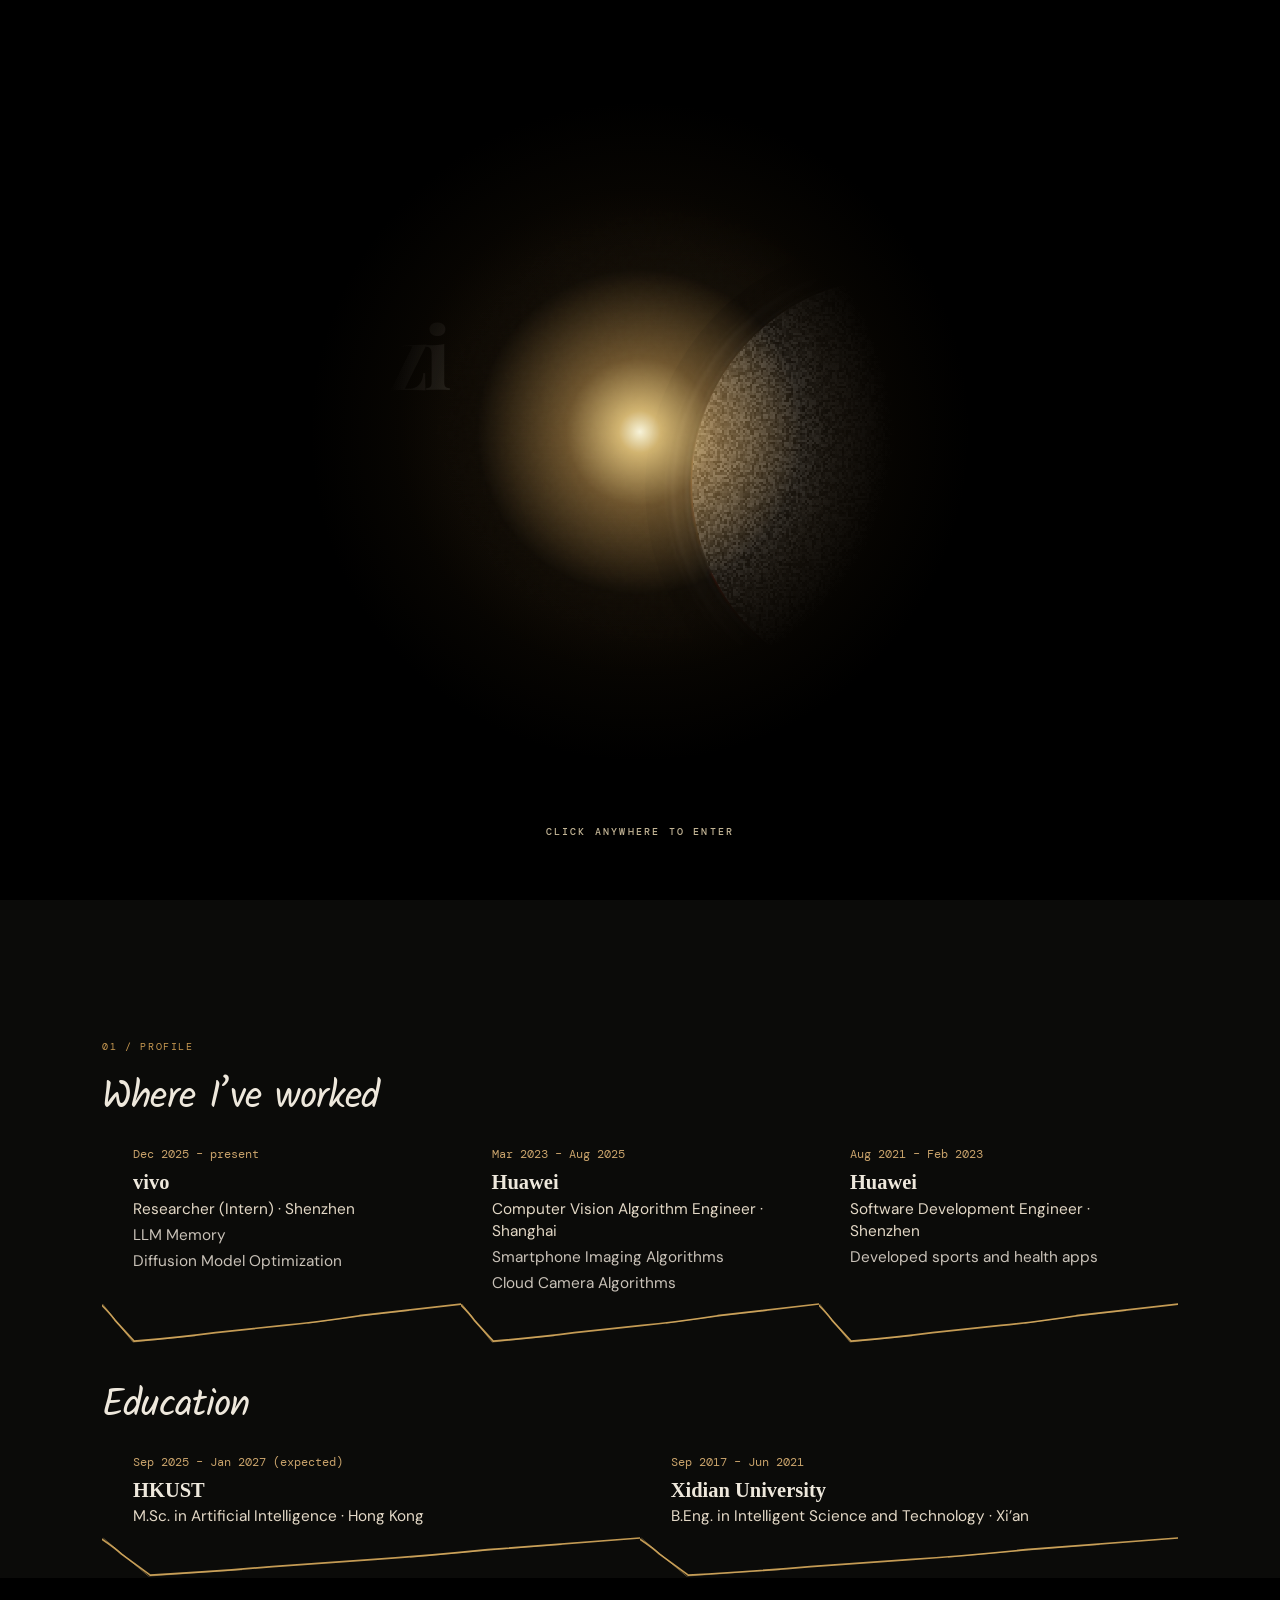
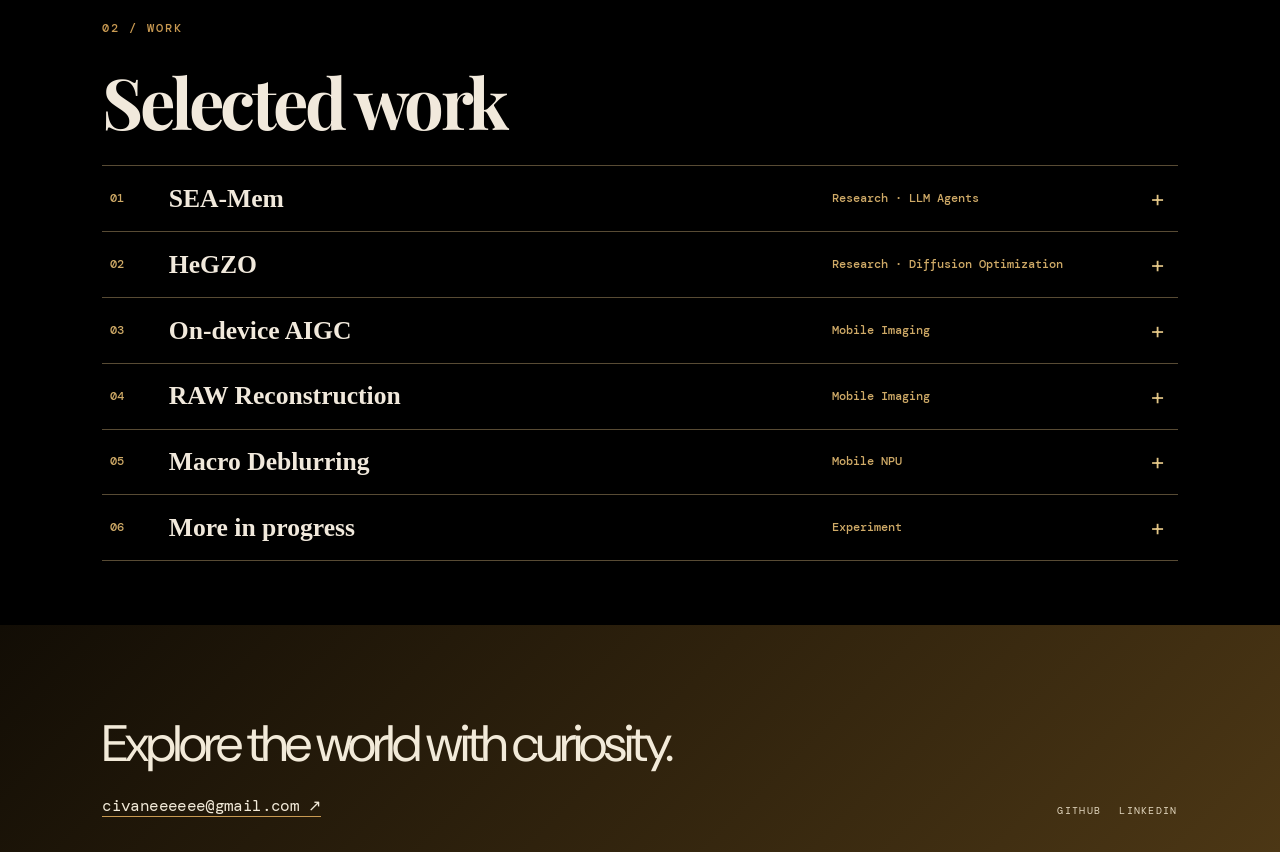
==== index.html @ 31f6915e "Enlarge the ZQ signature and use a heavier black Q" ====
<!doctype html><html lang="en"><head><meta charset="utf-8"><meta name="viewport" content="width=device-width,initial-scale=1"><link rel="preload" as="image" type="image/webp" imagesrcset="assets/portrait-480.webp 480w, assets/portrait-800.webp 800w, assets/portrait-1254.webp 1254w" imagesizes="(max-width: 620px) min(80vw, 40svh, 350px, calc(100vw - 85px)), min(48vw, 77svh, 690px)" fetchpriority="high"><title>Zhangxizi QIU — AI Engineer</title><meta name="description" content="Interactive 3D portfolio of Zhangxizi QIU."><link rel="preconnect" href="https://fonts.googleapis.com"><link rel="preconnect" href="https://fonts.gstatic.com" crossorigin><link href="https://fonts.googleapis.com/css2?family=DM+Mono:wght@400;500&family=DM+Sans:wght@400;500;600;700&family=Kalam:wght@400;700&family=Ma+Shan+Zheng&family=Playfair+Display:ital,wght@0,600;0,700;1,600;1,700&display=swap" rel="stylesheet" media="print" onload="this.media='all'"><noscript><link href="https://fonts.googleapis.com/css2?family=DM+Mono:wght@400;500&family=DM+Sans:wght@400;500;600;700&family=Kalam:wght@400;700&family=Ma+Shan+Zheng&family=Playfair+Display:ital,wght@0,600;0,700;1,600;1,700&display=swap" rel="stylesheet"></noscript><style>
:root{--ink:#171817;--cream:#f7f0e5;--lime:#c8f13f;--peach:#ffd7b3;--muted:#a9aaa6}*{box-sizing:border-box}html{scroll-behavior:smooth}body{margin:0;background:var(--ink);color:var(--cream);font-family:"DM Sans",Arial,sans-serif}a{color:inherit;text-decoration:none}button{font:inherit}.hero{height:100svh;min-height:700px;position:relative;overflow:hidden;background:radial-gradient(circle at 54% 43%,#34342e 0,#1c1c1a 37%,#111 77%)}.grain{position:absolute;inset:0;pointer-events:none;opacity:.17;background-image:url("data:image/svg+xml,%3Csvg viewBox='0 0 200 200' xmlns='http://www.w3.org/2000/svg'%3E%3Cfilter id='n'%3E%3CfeTurbulence type='fractalNoise' baseFrequency='.8' numOctaves='4' stitchTiles='stitch'/%3E%3C/filter%3E%3Crect width='100%25' height='100%25' filter='url(%23n)' opacity='.6'/%3E%3C/svg%3E")}.topbar{position:absolute;z-index:4;top:0;left:0;width:100%;padding:28px 3.5vw;display:flex;align-items:center;justify-content:space-between;border-bottom:1px solid rgba(247,240,229,.14)}.wordmark{font-family:"Playfair Display";font-size:26px;letter-spacing:-2px}.wordmark span{color:var(--lime);font-size:21px}.topbar nav{position:absolute;left:50%;transform:translateX(-50%);display:flex;gap:28px;font-family:"DM Mono";font-size:10px;letter-spacing:.12em;color:#d5d4ce}.topbar nav a:hover{color:var(--lime)}.hero-copy{position:absolute;z-index:3;top:50%;left:8.6vw;transform:translateY(-42%);max-width:480px}.eyebrow,.section-kicker{font-family:"DM Mono";font-size:10px;letter-spacing:.16em;color:var(--lime);margin:0 0 22px}.eyebrow span{height:8px;width:8px;background:var(--peach);border-radius:50%;display:inline-block;margin-right:8px}.hero h1{font-size:clamp(58px,7vw,118px);line-height:.82;letter-spacing:-.08em;margin:0;font-weight:700}.hero h1 em{font-family:"Playfair Display";font-weight:600;color:var(--peach);letter-spacing:-.09em}.intro{color:#cecdc6;line-height:1.55;font-size:15px;max-width:380px;margin:28px 0}.cta{display:inline-flex;gap:33px;align-items:center;border-bottom:1px solid var(--lime);padding:12px 0;font-family:"DM Mono";font-size:11px;letter-spacing:.08em}.cta b{font-size:21px;color:var(--lime)}#scene{position:absolute;left:39%;top:6%;height:95%;width:52%;z-index:1}.scene-note{position:absolute;z-index:3;bottom:42px;left:50%;transform:translateX(-50%);font-family:"DM Mono";font-size:9px;letter-spacing:.14em;color:#bdbdb7;display:flex;gap:8px;align-items:center}.dot{width:7px;height:7px;border:1px solid var(--lime);border-radius:50%;display:block;animation:pulse 1.5s infinite}.corner{position:absolute;bottom:33px;z-index:2;font-family:"DM Mono";font-size:9px;line-height:1.8;letter-spacing:.16em;color:#a5a49e}.corner-left{left:3.5vw}.corner-right{right:3.5vw;text-align:right}.scroll-indicator{position:absolute;z-index:2;right:3.5vw;top:50%;font:9px "DM Mono";letter-spacing:.16em;writing-mode:vertical-rl;color:#c8c7c1}.scroll-indicator i{height:42px;border-left:1px solid var(--lime);margin:11px auto 0;display:block}.manifesto,.journey,.work{padding:140px 8vw}.manifesto{background:var(--cream);color:var(--ink)}.manifesto .section-kicker{color:#5d6b18}.manifesto-grid{display:grid;grid-template-columns:1fr 220px;gap:8vw;align-items:end}.manifesto h2{font-size:clamp(35px,4.9vw,76px);letter-spacing:-.06em;line-height:1.05;margin:0;max-width:1030px}.stamp{width:190px;position:relative;justify-self:end;transform:rotate(7deg);border:2px solid var(--ink);padding:12px;background:var(--peach);font:10px "DM Mono";letter-spacing:.12em}.stamp img{display:block;width:100%;aspect-ratio:1;object-fit:contain}.stamp span{display:block;margin:6px 0 0}.journey{background:#20211f}.section-heading{display:flex;justify-content:space-between;align-items:baseline;margin-bottom:50px}.section-heading>p:last-child{color:var(--muted);font-size:14px;margin:0}.timeline{display:grid;grid-template-columns:repeat(3,1fr);border-top:1px solid #555650}.timeline-card{padding:28px 30px 18px 0;position:relative;min-height:285px;border-right:1px solid #555650}.timeline-card:not(:first-child){padding-left:28px}.timeline-card:last-child{border:0}.index{font:10px "DM Mono";color:var(--lime)}.year{font:11px "DM Mono";color:var(--peach);margin:48px 0 12px}.timeline-card h3{font-size:31px;margin:0 0 7px;letter-spacing:-.04em}.timeline-card h4{font-size:13px;font-weight:500;color:#d2d1cb;margin:0 0 21px}.timeline-card p:last-child{font-size:13px;line-height:1.55;color:#9e9f99;max-width:300px}.work{background:#111210}.work .section-heading h2{font-size:clamp(42px,6vw,88px);letter-spacing:-.065em;margin:0}.project-grid{display:grid;grid-template-columns:repeat(3,1fr);gap:17px}.project{border:0;background:#242522;color:var(--cream);padding:0;text-align:left;cursor:pointer;position:relative;min-height:365px;overflow:hidden}.project img{width:100%;height:100%;position:absolute;inset:0;object-fit:cover;opacity:.73;transition:transform .6s ease,opacity .4s}.project:after{content:"";position:absolute;inset:0;background:linear-gradient(180deg,transparent 28%,rgba(0,0,0,.86) 100%)}.project:hover img{transform:scale(1.055);opacity:.95}.project>div{position:absolute;z-index:1;bottom:22px;left:22px;right:22px}.project p{font:10px "DM Mono";letter-spacing:.1em;color:var(--lime);margin:0 0 9px}.project h3{font-size:26px;letter-spacing:-.05em;margin:0}.project div span{font:10px "DM Mono";float:right;margin-top:-18px}.project-number{position:absolute;z-index:1;right:16px;top:15px;font:10px "DM Mono";color:var(--cream)}footer{padding:85px 8vw 35px;background:var(--lime);color:#151613;display:grid;grid-template-columns:1fr auto;gap:18px;align-items:end}footer p{font-size:clamp(28px,4vw,54px);letter-spacing:-.06em;margin:0;grid-column:1/-1;max-width:670px}footer>a{font:16px "DM Mono";letter-spacing:-.04em;border-bottom:1px solid #151613;justify-self:start}footer div{display:flex;gap:18px;font:10px "DM Mono";letter-spacing:.13em}.modal-backdrop{position:fixed;z-index:12;inset:0;background:rgba(0,0,0,.75);display:grid;place-items:center;padding:24px}.project-modal{position:relative;width:min(850px,100%);background:#f4efe5;color:var(--ink);padding:24px;box-shadow:0 32px 100px #000}.project-modal button{position:absolute;right:9px;top:2px;border:0;background:none;font-size:32px;cursor:pointer}.project-modal img{height:260px;width:100%;object-fit:cover;display:block}.project-modal>p:not(.modal-description){font:10px "DM Mono";color:#6a751c;letter-spacing:.13em;margin:20px 0 5px}.project-modal h2{font-size:40px;letter-spacing:-.06em;margin:0}.modal-description{max-width:650px;line-height:1.55;color:#4f504b}@keyframes pulse{50%{transform:scale(1.8);opacity:.2}}@media(max-width:800px){.topbar nav{display:none}.hero-copy{left:8vw;top:28%;transform:none}#scene{left:0;top:34%;width:100%;height:63%}.corner-right,.scroll-indicator{display:none}.scene-note{left:auto;right:8vw;transform:none;bottom:27px}.manifesto,.journey,.work{padding:90px 7vw}.manifesto-grid{grid-template-columns:1fr}.stamp{justify-self:start}.section-heading{display:block}.section-heading>p:last-child{margin-top:15px}.timeline,.project-grid{grid-template-columns:1fr}.timeline-card{border-right:0;border-bottom:1px solid #555650;padding:28px 0!important;min-height:0}.project{min-height:340px}footer{display:block;padding:65px 7vw 28px}footer>a{display:inline-block;margin:35px 0}footer div{justify-content:space-between}}
</style><style>
/* Editorial right-side portrait framing: complete silhouette, room for the headline. */
:root{--lime:#d5a85e}
#scene{left:47%;top:0;height:100%;width:50%;transform:none}
#scene canvas{transform:translateY(-5%) scale(.82);transform-origin:57% 49%}
@media(max-width:800px){#scene{left:0;top:20%;height:82%;width:100%}#scene canvas{transform:none}}
</style><style>
/* Final hero presentation: pure black stage, warm archive-gold accent, full right-side bust. */
:root{--lime:#c99a52!important}
.hero{background:#000!important}.grain{display:none!important}.wordmark span,.eyebrow,.section-kicker,.project p{color:#c99a52!important}.cta{border-color:#c99a52!important}.cta b,.dot{color:#c99a52!important;border-color:#c99a52!important}.scroll-indicator i{border-color:#c99a52!important}
#scene{display:none!important}#framed-scene{position:absolute;z-index:1;right:3%;bottom:0;width:47%;height:94%;pointer-events:auto}#framed-scene canvas{display:block;width:100%;height:100%}
@media(max-width:800px){#framed-scene{right:0;width:100%;height:67%;bottom:0}.hero{min-height:760px}}
</style><style>
/* Portrait v2: a closer, neutral-lit presentation for the hero. */
#framed-scene{display:none!important}
#framed-scene-v2{position:absolute;z-index:1;right:1.5%;bottom:0;width:53%;height:98%;pointer-events:auto;opacity:0;transform:translate3d(24px,14px,0) scale(.975);transition:opacity .7s ease,transform 1.1s cubic-bezier(.2,.75,.2,1)}
#framed-scene-v2.is-ready{opacity:1;transform:translate3d(0,0,0) scale(1)}
#framed-scene-v2 canvas{display:block;width:100%;height:100%}
.topbar,.hero-copy,.scene-note,.corner,.scroll-indicator{position:relative;z-index:5}
.hero:before{content:"";position:absolute;z-index:0;right:8%;top:16%;width:min(50vw,680px);height:min(50vw,680px);border-radius:50%;background:radial-gradient(circle,rgba(201,154,82,.10),rgba(201,154,82,0) 68%);filter:blur(7px);animation:heroHalo 9s ease-in-out infinite alternate;pointer-events:none}
.topbar{animation:heroReveal .65s .08s both}.hero-copy>*{animation:heroRise .75s cubic-bezier(.18,.75,.25,1) both}.hero-copy .eyebrow{animation-delay:.15s}.hero-copy h1{animation-delay:.25s}.hero-copy .intro{animation-delay:.36s}.hero-copy .hero-location{animation-delay:.45s}.hero-copy .hero-contact{animation-delay:.53s}.hero-copy .cta{animation-delay:.62s}.corner-right,.scroll-indicator{animation:heroReveal .7s .65s both}
@keyframes heroReveal{from{opacity:0}to{opacity:1}}@keyframes heroRise{from{opacity:0;transform:translateY(18px)}to{opacity:1;transform:translateY(0)}}@keyframes heroHalo{from{transform:translate3d(0,-8px,0) scale(.96);opacity:.6}to{transform:translate3d(-20px,11px,0) scale(1.05);opacity:1}}
.portrait-loading{position:absolute;z-index:0;right:20%;top:53%;font:500 .62rem ui-monospace,SFMono-Regular,Menlo,monospace;letter-spacing:.16em;color:rgba(201,154,82,.72);transition:opacity .35s ease}.portrait-loading:before{content:"";display:inline-block;width:6px;height:6px;border:1px solid currentColor;border-radius:50%;margin-right:8px;animation:pulse 1.5s infinite}.portrait-loading.is-hidden{opacity:0}
.topbar nav a{position:relative;z-index:6;pointer-events:auto}
.hero-contact{display:flex;flex-wrap:wrap;gap:10px 18px;margin:22px 0 26px;font:500 .66rem ui-monospace,SFMono-Regular,Menlo,monospace;letter-spacing:.09em}.hero-contact a{color:#cfcac2;text-decoration:none;border-bottom:1px solid #55514a;padding-bottom:5px}.hero-contact a:hover{color:#c99a52;border-color:#c99a52}
.hero-location{display:flex;align-items:center;gap:9px;margin:-7px 0 21px;color:#bdb8b1;font:500 .68rem ui-monospace,SFMono-Regular,Menlo,monospace;letter-spacing:.13em}.location-pin{position:relative;width:12px;height:12px;border:1.5px solid #c99a52;border-radius:50% 50% 50% 0;transform:rotate(-45deg)}.location-pin:after{content:"";position:absolute;top:3px;left:3px;width:3px;height:3px;border-radius:50%;background:#c99a52}
.work-photography-link{display:inline-flex;margin-top:22px;color:#c99a52;border-bottom:1px solid #c99a52;padding:0 0 8px;text-decoration:none;font:600 .73rem ui-monospace,SFMono-Regular,Menlo,monospace;letter-spacing:.1em}
.work-photography-link:hover{color:#f4efe5;border-color:#f4efe5}
.work{padding:0!important;background:#111210!important}.work-entry{display:flex;align-items:center;justify-content:space-between;gap:4vw;min-height:58vh;padding:7vw 11vw;color:#f4efe5;text-decoration:none;border-bottom:1px solid #c99a52;background:#111210;transition:background .3s ease}.work-entry:hover{background:#191816}.work-entry .entry-label{color:#c99a52;font:600 .78rem ui-monospace,SFMono-Regular,Menlo,monospace;letter-spacing:.16em;white-space:nowrap}.work-entry h2{margin:0;font:750 clamp(3.8rem,9vw,9rem)/.9 Arial,sans-serif;letter-spacing:-.075em;text-align:right}.work-entry .entry-arrow{color:#c99a52;font:400 2rem Georgia,serif}.work-entry.photo-entry{background:#151411}.work-entry.photo-entry:hover{background:#1c1913}@media(max-width:700px){.work-entry{min-height:38vh;padding:14vw 8vw;align-items:flex-start;flex-direction:column}.work-entry h2{text-align:left;font-size:clamp(3.4rem,15vw,6rem)}.work-entry .entry-arrow{display:none}}
#project-grid[hidden]{display:none!important}
@media(max-width:800px){#framed-scene-v2{right:0;width:100%;height:70%;bottom:0}.portrait-loading{right:8%;top:67%}}
@media(prefers-reduced-motion:reduce){.hero:before,.topbar,.hero-copy>*,.corner-right,.scroll-indicator,.portrait-loading:before{animation:none!important}#framed-scene-v2{transition:none}}
</style>
<style>


:root { --profile-handwriting: "Bradley Hand","Segoe Print",Kalam,"Kaiti SC",KaiTi,"Ma Shan Zheng",cursive; }
.hero-copy .intro { font-family:var(--profile-handwriting); font-size:clamp(17px,1.3vw,20px); line-height:1.4; text-wrap:balance; }
#profile.manifesto { padding-bottom:0; overflow:clip; }
#profile.manifesto::after { content:none; }
#work > .work-entry:first-child {
  min-height:0;
  padding-top:clamp(12px, 1.5vw, 24px);
  padding-bottom:clamp(36px, 5vw, 80px);
  transform:none;
}
.note-pages { min-width:0; scroll-margin-top:2rem; }
.note-pages section + section { margin-top:clamp(1.4rem,3vw,2.7rem); }
.note-pages h2 { font:normal clamp(28px,3vw,41px)/1.18 var(--profile-handwriting); letter-spacing:-.025em; }
.note-list { display:grid; grid-auto-flow:column; grid-auto-columns:minmax(0,1fr); list-style:none; padding:0; margin:14px 0 0; }
.note-list li { position:relative; padding:8px clamp(15px,2.4vw,38px) 50px; }
.note-list li::after {
  content:""; position:absolute; pointer-events:none; inset:auto 0 0; height:43px;
  background:url("assets/profile-notches.svg") center / 100% 100% no-repeat;
}
.note-date { color:#c9a36b; font:12px/1.5 "DM Mono",monospace; }
.note-list h3 { margin:.4rem 0 .15rem; font:600 clamp(19px,1.6vw,24px)/1.18 Georgia,"Kaiti SC",serif; }
.note-list p { margin:.24rem 0 0; font:.96rem/1.45 "DM Sans",Arial,sans-serif; }
.note-role { color:#e3d8c6; } .note-body { color:#c9c2b8; }
@media(max-width:760px) {
  .note-list { grid-auto-flow:row; grid-auto-columns:1fr; margin-top:8px; }
  .note-list li { padding:.65rem 0 .8rem 30px; }
  .note-list li::after { inset:0 auto 0 0; width:21px; height:auto; background-image:url("assets/profile-notches-vertical.svg"); }
}
</style>
<style>
#static-hero-portrait .portrait-signal { position:absolute; inset:12.9% 14.3% 14.6%; width:71.4%; height:72.5%; border-radius:50%; image-rendering:pixelated; pointer-events:none; }
@media(prefers-reduced-motion:reduce) { .portrait-signal { display:none; } }
</style>
<script defer src="assets/portrait-signal.js?v=hanging-call"></script>
<link rel="stylesheet" href="assets/selected-work.css?v=mobile-imaging"><script defer src="assets/selected-work.js?v=sea-mem"></script>

<style>
.hero #static-hero-portrait { pointer-events:auto; cursor:pointer }
#static-hero-portrait:focus-visible::after { content:"";position:absolute;inset:8%;border-radius:50%;border:3px solid #edcf91 }
@media(max-width:800px){ .hero-copy {pointer-events:none} .hero-copy a,.hero-copy button {pointer-events:auto} }
.dream-screen{position:fixed;inset:0;width:100%;height:100%;max-width:none;max-height:none;margin:0;border:0;padding:0;background:#000;color:#eee}
.dream-screen::backdrop{background:#000}
.dream-screen iframe{display:block;width:100%;height:100%;border:0;background:#000;color-scheme:dark}
#door-blackout {position:fixed;inset:0;z-index:2147483600;pointer-events:none;background:#000;opacity:0;visibility:hidden}
#door-blackout.leaving {visibility:visible;pointer-events:auto;opacity:1;transition:opacity .42s ease-in}
#door-answer {
  --receiver-width:clamp(76px,6.5vw,98px);
  --receiver-height:calc(2.25 * var(--receiver-width));
  position:absolute;top:0;right:3.5vw;z-index:8;width:var(--receiver-width);
  height:calc(50% + 87px + var(--receiver-height) / 2);padding:0;border:0;
  background:transparent;transform-origin:50% 0;pointer-events:none;animation:receiverDrop 1.15s both
}
#door-answer .cord {position:absolute;top:-3px;left:40%;width:20%;height:calc(100% - var(--receiver-height) + 4px);overflow:visible}
#door-answer .receiver {position:absolute;bottom:0;left:0;width:100%;height:auto;cursor:pointer;pointer-events:auto}
#door-answer:focus-visible {outline:none}
#door-answer:focus-visible .receiver g[stroke] {stroke:#fff1ce}
@keyframes receiverDrop {
  0% {transform:translateY(-104%) rotate(-6deg)}
  52% {transform:translateY(0) rotate(4deg)}
  73% {transform:translateY(-4%) rotate(-2.3deg)}
  89% {transform:translateY(0) rotate(1deg)}
  100% {transform:none}
}
@media(max-width:800px){#door-answer{--receiver-width:64px;height:calc(50% + var(--receiver-height) / 2)}}
@media(prefers-reduced-motion:reduce){#door-answer{animation:none}}
#door-answer[hidden],body:not(.is-revealed) #door-answer {display:none}
.hero #static-hero-portrait[aria-disabled="true"] {cursor:default}
#static-hero-portrait .portrait-signal {display:block;opacity:.99;transition:opacity 1.65s ease-in-out}
#static-hero-portrait .portrait-signal.answered {opacity:0}
@media(prefers-reduced-motion:reduce){#door-blackout.leaving,#static-hero-portrait .portrait-signal{transition:none}}
</style>
</head><body><main>
<div id="door-blackout" aria-hidden="true"></div><section class="hero" id="home"><div class="grain"></div><header class="topbar"><div class="topbar-inner"><a class="wordmark" href="#home" aria-label="Zhangxizi Qiu — Home"><img src="assets/zq-wordmark.svg?v=bold-black-q" width="78" height="36" alt="ZQ" style="display:block"></a><nav aria-label="Main navigation"><a href="#profile">Experience</a><a href="#work">Selected Work</a></nav></div></header><div class="hero-layout"><div class="hero-copy"><p class="eyebrow"><span></span><b>HELLO, I’M</b></p><h1>Zhangxizi <br><em>QIU</em></h1><p class="intro"><span>AI Engineer · World Explorer</span> <span>Life Lover · Vibe Coding Aficionado</span></p><div class="hero-location"><span class="location-pin" aria-hidden="true"></span><span>SHENZHEN / HONG KONG</span></div><div class="hero-contact" aria-label="Contact links"><a href="mailto:civaneeeeee@gmail.com">E-MAIL ↗</a><a href="https://github.com/civane" target="_blank" rel="noreferrer">GITHUB ↗</a><a href="https://www.linkedin.com/in/%E8%A5%BF%E5%AD%90-%E9%82%B1%E5%BC%A0-b48540321/" target="_blank" rel="noreferrer">LINKEDIN ↗</a></div><a class="cta" href="#journey"><span>Start exploring</span><b>↓</b></a></div><div id="scene"></div><a id="static-hero-portrait" href="dream-drift.html?entry=portrait" aria-label="Enter My World Model — Dream Drift"><img src="assets/portrait-800.webp" srcset="assets/portrait-480.webp 480w, assets/portrait-800.webp 800w, assets/portrait-1254.webp 1254w" sizes="(max-width: 620px) min(80vw, 40svh, 350px, calc(100vw - 85px)), min(48vw, 77svh, 690px)" width="1254" height="1254" fetchpriority="high" alt="Zhangxizi QIU with playful companions"/></a></div><button type="button" id="door-answer" aria-label="Answer the call" title="Answer the call" hidden>
<svg class="cord" viewBox="0 0 24 174" preserveAspectRatio="none" aria-hidden="true">
 <path fill="none" stroke="#d6b77e" stroke-width="2.5" vector-effect="non-scaling-stroke" stroke-linecap="round" d="M12 -4 Q10 1 12 4 C25 7 21 16 11 15 C2 14 3 8 11 10 C23 13 23 28 11 28 C0 27 3 20 12 23 C26 27 22 42 11 42 C0 41 3 34 12 37 C26 41 22 56 11 55 C1 54 3 47 12 50 C26 54 21 69 11 69 C2 68 3 61 12 64 C25 68 22 83 12 83 C2 82 4 75 12 78 C25 83 22 98 11 97 C1 96 4 89 12 92 C25 96 22 112 11 112 C1 111 4 103 12 107 C25 112 21 126 12 126 C2 125 4 119 12 121 C25 126 22 140 12 140 C3 139 4 133 12 135 Q23 142 15 153 Q9 162 12 174"/>
</svg>
<svg class="receiver" viewBox="0 0 100 225" aria-hidden="true" focusable="false">
 <g transform="translate(100 0) scale(-1 1)">
 <g stroke="#e5c78a" fill="#181713" stroke-width="2.35" stroke-linecap="round" stroke-linejoin="round">
  <path d="M50 0q-1 7-4 12m-4 0 8 2-1 5-9-2z"/>
  <path d="M42 15C30 14 19 25 18 40C12 77 9 130 12 166c.8 14 4 30 9 38 6 9 20 15 31 11l10-19-14-21c-7 1-14-3-16-10-4-25-3-78 1-102 1-7 5-12 12-13l16-20z"/>
  <path d="M44 14c-13 0-24 9-24 22-1 11 7 22 19 24 15 2 28-8 30-23 1-12-10-22-25-23z"/>
  <path d="M46 18c-10 0-18 9-18 19 0 11 8 19 18 20 11 1 21-8 22-20 0-10-9-19-22-19z"/>
  <path d="M41 174c-11 2-18 12-16 24s12 21 25 21c14 0 26-12 24-25-2-14-18-24-33-20z"/>
  <path d="M52 177c-10 0-18 9-17 20 0 11 9 20 20 20 11-1 19-10 18-21-1-11-10-19-21-19z"/>
 </g>
 <g fill="none" stroke="#c5a16a" stroke-width="1.3" stroke-linecap="round">
  <path d="M18 64q-6 56-2 100m2 7 2 10m9-121q-4 13-4 24m-7 69 5 4m-5 3 6 4m-5 3 6 4m-5 3 6 4"/>
  <path d="M22 34q3-13 15-16m-13 26 4 4m-3 0 5 5m-1-2 4 4m11-32q6-3 13 2m-27 163 4 5m-5-1 6 6m-5-1 6 6m-3-1 5 5m21 2q9-4 10-13"/>
 </g>
 <g fill="#d5b579">
  <circle cx="44" cy="30" r="1.6"/><circle cx="52" cy="31" r="1.45"/><circle cx="39" cy="36" r="1.55"/><circle cx="47" cy="37" r="1.85"/><circle cx="55" cy="38" r="1.55"/><circle cx="42" cy="43" r="1.5"/><circle cx="50" cy="45" r="1.65"/>
  <circle cx="51" cy="189" r="1.6"/><circle cx="59" cy="190" r="1.45"/><circle cx="46" cy="195" r="1.55"/><circle cx="54" cy="196" r="1.85"/><circle cx="62" cy="198" r="1.55"/><circle cx="49" cy="203" r="1.5"/><circle cx="57" cy="204" r="1.65"/>
 </g>
 </g>
</svg></button><audio id="call-ring" src="assets/incoming-call.wav?v=soft-double-ring" loop preload="auto" aria-hidden="true"></audio><div class="scroll-indicator">SCROLL <i></i></div></section>
<section class="manifesto" id="profile" aria-labelledby="profile-label">
<p class="section-kicker" id="profile-label">01 / PROFILE</p>
<div id="journey" class="note-pages">
<section aria-labelledby="work-notes-heading"><h2 id="work-notes-heading">Where I’ve worked</h2>
<ol class="note-list">
  <li><span class="note-date">Dec 2025 – present</span><div><h3>vivo</h3><p class="note-role">Researcher (Intern) · Shenzhen</p><p class="note-body">LLM Memory</p><p class="note-body">Diffusion Model Optimization</p></div></li>
  <li><span class="note-date">Mar 2023 – Aug 2025</span><div><h3>Huawei</h3><p class="note-role">Computer Vision Algorithm Engineer · Shanghai</p><p class="note-body">Smartphone Imaging Algorithms</p><p class="note-body">Cloud Camera Algorithms</p></div></li>
  <li><span class="note-date">Aug 2021 – Feb 2023</span><div><h3>Huawei</h3><p class="note-role">Software Development Engineer · Shenzhen</p><p class="note-body">Developed sports and health apps</p></div></li>
</ol>
</section>
<section aria-labelledby="study-notes-heading"><h2 id="study-notes-heading">Education</h2>
<ol class="note-list">
  <li><span class="note-date">Sep 2025 – Jan 2027 (expected)</span><div><h3>HKUST</h3><p class="note-role">M.Sc. in Artificial Intelligence · Hong Kong</p></div></li>
  <li><span class="note-date">Sep 2017 – Jun 2021</span><div><h3>Xidian University</h3><p class="note-role">B.Eng. in Intelligent Science and Technology · Xi’an</p></div></li>
</ol>
</section>
</div>
</section>
<section class="work" id="work"><div class="work-index"><span class="section-kicker">02 / WORK</span><h2 class="work-title">Selected work</h2><ol class="work-list">
<li><button class="work-row" type="button" aria-haspopup="dialog" data-detail="sea-mem-detail"><span class="work-no" aria-hidden="true">01</span><span class="work-name">SEA-Mem</span><span class="work-kind">Research · LLM Agents</span><span aria-hidden="true" class="work-plus">+</span></button></li>
<li><button class="work-row" type="button" aria-haspopup="dialog" data-detail="hegzo-detail"><span class="work-no" aria-hidden="true">02</span><span class="work-name">HeGZO</span><span class="work-kind">Research · Diffusion Optimization</span><span aria-hidden="true" class="work-plus">+</span></button></li>
<li><button class="work-row" type="button" aria-haspopup="dialog" data-detail="aigc-detail"><span class="work-no" aria-hidden="true">03</span><span class="work-name">On-device AIGC</span><span class="work-kind">Mobile Imaging</span><span aria-hidden="true" class="work-plus">+</span></button></li>
<li><button class="work-row" type="button" aria-haspopup="dialog" data-detail="raw-reconstruction-detail"><span class="work-no" aria-hidden="true">04</span><span class="work-name">RAW Reconstruction</span><span class="work-kind">Mobile Imaging</span><span aria-hidden="true" class="work-plus">+</span></button></li>
<li><button class="work-row" type="button" aria-haspopup="dialog" data-detail="macro-deblurring-detail"><span class="work-no" aria-hidden="true">05</span><span class="work-name">Macro Deblurring</span><span class="work-kind">Mobile NPU</span><span aria-hidden="true" class="work-plus">+</span></button></li>
<li><button class="work-row" type="button" aria-haspopup="dialog" data-image="assets/正在施工2.png" data-summary-en="A place for curious work that is still taking shape."><span class="work-no" aria-hidden="true">06</span><span class="work-name">More in progress</span><span class="work-kind">Experiment</span><span aria-hidden="true" class="work-plus">+</span></button></li>
</ol></div></section><footer><p>Explore the world with curiosity.</p><a href="mailto:civaneeeeee@gmail.com">civaneeeeee@gmail.com ↗</a><div><a href="https://github.com/civane" target="_blank">GITHUB</a><a href="https://www.linkedin.com/in/%E8%A5%BF%E5%AD%90-%E9%82%B1%E5%BC%A0-b48540321/" target="_blank">LINKEDIN</a></div></footer></main>
<dialog id="work-detail" aria-labelledby="detail-title">
  <form method="dialog"><button class="detail-close" type="submit" autofocus>Close ×</button></form>
  <header>
    <p class="detail-kind"></p>
    <div class="detail-title-row">
      <h2 id="detail-title"></h2>
      <a class="sea-submission" href="https://openreview.net/forum?id=qYB9vc0xka" target="_blank" rel="noopener">under review of ICLR <span aria-hidden="true">↗</span></a>
    </div>
  </header>
  <div class="detail-body"></div>
</dialog>
<template id="macro-deblurring-detail">
  <div class="project-detail">
    <h3>Motivation</h3>
    <p>At macro distances, a slight shift can move the subject out of focus. Outdoors, a flower swaying in the wind can also blur during the exposure. We designed an RGB deblurring network to recover detail in both situations.</p>
    <h3>Main contributions</h3>
    <ul class="project-contributions">
      <li>The network estimates the blur kernel from the RGB image, then uses that estimate to reverse the defocus blur and recover fine detail.</li>
      <li>Adding motion-blurred images to training helped the same network handle moving subjects, increasing the proportion of usable macro shots.</li>
      <li>Pruning and quantization brought on-device inference time to <strong>about 300 ms per photo</strong>, keeping the wait for a sharpened image short.</li>
    </ul>
    <h3 id="macro-architecture-title">Architecture</h3>
    <figure class="project-figure" aria-labelledby="macro-architecture-title">
      <img src="assets/macro-deblurring.webp" width="1300" height="331" alt="A blurred macro photo passes through blur-kernel estimation and a hybrid U-Net and LSTM to produce a sharper image.">
    </figure>
    <p>Deployed on <strong>HUAWEI Mate 70</strong>.</p>
  </div>
</template>
<template id="raw-reconstruction-detail">
  <div class="project-detail">
    <h3>Motivation</h3>
    <p>In staggered capture mode, one shutter press produces two types of RAW frames, N and S. Fusing them helps preserve detail across the image. In snapshots of fast-moving people or objects, the subject can shift between frames. The challenge is to recover fine detail through super-resolution while keeping moving subjects sharp.</p>
    <h3>Main contributions</h3>
    <ul class="project-contributions">
      <li>We developed a RAW reconstruction network that aligns and fuses the N and S frames. It preserves fine detail while reducing noise and motion blur in snapshots.</li>
      <li>We used pruning, reparameterization and quantization to bring inference time for the <strong>entire RAW network to about 200 ms on a phone</strong>, keeping the wait for the reconstructed photo short.</li>
    </ul>
    <h3 id="raw-architecture-title">Architecture</h3>
    <figure class="project-figure" aria-labelledby="raw-architecture-title">
      <img src="assets/raw-reconstruction.webp" width="580" height="467" alt="The network aligns a multi-exposure RAW burst using optical flow and deformable alignment, fuses the aligned features with attention, and reconstructs a RAW image.">
    </figure>
    <p>Deployed on <strong>HUAWEI Pura 70</strong>.</p>
  </div>
</template>
<template id="aigc-detail">
  <div class="project-detail">
    <h3>Motivation</h3>
    <p>On phones without optical zoom, zooming in means cropping the sensor image. Fewer pixels describe a distant subject, so fine details look soft. In low light, noise can obscure those details even at close range. We set out to improve clarity in both situations using a diffusion model that runs directly on the phone.</p>
    <h3>Main contributions</h3>
    <ul class="project-contributions">
      <li>We deployed our team’s first diffusion model for photo enhancement on a smartphone, using a compressed Stable Diffusion 1.5 model with task-specific LoRA adapters.</li>
      <li>The model improved the clarity of distant subjects in digitally zoomed shots and brought out fine detail in low-light photos.</li>
      <li>We reduced on-device inference latency to <strong>600 ms per image patch</strong>, shortening the wait for an enhanced photo.</li>
    </ul>
    <h3 id="aigc-architecture-title">Architecture</h3>
    <figure class="project-figure" aria-labelledby="aigc-architecture-title">
      <img src="assets/aigc-architecture.webp" width="1260" height="610" alt="Mobile snapshots and task-specific LoRA adapters train a compressed Stable Diffusion 1.5 model for on-device image enhancement.">
    </figure>
    <p>Deployed on <strong>HUAWEI Pura 90</strong>.</p>
  </div>
</template>
<template id="hegzo-detail">
  <div class="project-detail">
    <h3>Motivation</h3>
    <p>Personalizing Stable Diffusion 3 with LoRA updates only a small set of weights, yet backpropagation still uses memory to store intermediate activations. Zeroth-order updates can save memory, but their estimates can become unstable in deeper layers.</p>
    <h3>Main contributions</h3>
    <ul class="project-contributions">
      <li>HeGZO guides zeroth-order updates with backpropagation. It scales perturbations according to the signal-to-noise ratio and uses activations to choose search directions.</li>
      <li>On Stable Diffusion 3 LoRA training, HeGZO reduced peak training memory overhead by <strong>27.4%</strong> compared with full backpropagation.</li>
      <li>Across all evaluated DreamBooth subjects, the overall DINO subject-fidelity score rose from <strong>0.5849 to 0.6274</strong>.</li>
    </ul>
    <h3 id="hegzo-architecture-title">Architecture</h3>
    <figure class="project-figure" aria-labelledby="hegzo-architecture-title">
      <img src="assets/hegzo-architecture.webp" width="1450" height="540" alt="Deep-layer instability → Gated-CCI → LoSP → stable updates.">
    </figure>
    <div class="project-links"><a href="assets/HeGZO.png" target="_blank" rel="noopener">Full diagram <span aria-hidden="true">↗</span></a></div>
  </div>
</template>
<template id="sea-mem-detail">
  <div class="project-detail sea-detail">
    <h3>Motivation</h3>
    <p>In long conversations, the details needed for one answer can be scattered across several turns. When similar events recur and the reader can see only a few turns, how can a memory system recover the right episode and keep all the evidence needed to answer?</p>
    <h3>Main contributions</h3>
    <ul class="project-contributions">
      <li>We measure which pieces of evidence retrieval finds and which of them reach the reader within its turn budget.</li>
      <li>Inspired by the hippocampus, SEA-Mem uses a query cue to identify an episode, follows its stored links one hop to recover missing details, and jointly selects the original turns that support the answer.</li>
      <li>We evaluate SEA-Mem on LongMemEval, with additional tests on LoCoMo. In controlled LongMemEval tests, it preserved accuracy better than dense retrieval as similar events were added.</li>
    </ul>
    <h3 id="sea-architecture-title">Architecture</h3>
    <figure class="sea-flow" aria-labelledby="sea-architecture-title">
      <div class="sea-writing">
        <h4>Memory Writing</h4>
        <img src="assets/sea-mem-writer.webp" alt="Single-Pass Extraction. A query-independent writer extracts facts from each original turn.">
      </div>
      <div class="sea-reading">
        <h4>Memory Retrieval</h4>
        <ol class="sea-retrieval" aria-label="Retrieval stages">
          <li><img src="assets/sea-mem-dg.webp" alt="DG-Address. Sparse event addressing locates a matching episode."></li>
          <li><img src="assets/sea-mem-ca3.webp" alt="CA3-Complete. Episode completion follows stored links to recover related evidence."></li>
          <li><img src="assets/sea-mem-ca1.webp" alt="CA1-Select. Source selection returns up to k original dialogue turns."></li>
        </ol>
      </div>
    </figure>
    <div class="project-links">
      <a href="assets/sea-mem-architecture.webp" target="_blank" rel="noopener">Full diagram <span aria-hidden="true">↗</span></a>
    </div>
  </div>
</template>
<style>
#framed-scene-v2,.portrait-loading {display:none!important}
#static-hero-portrait img {display:block;width:100%;height:100%;object-fit:contain}
</style></body></html>

<!-- CINEMATIC SURREAL VISUAL LAYER -->
<style>
:root{--ink:#080506;--cream:#f1e9dc;--lime:#ff4739;--peach:#ffad96;--muted:#a99b98}
body{background:var(--ink);color:var(--cream);overflow-x:hidden}
.hero{isolation:isolate;background:radial-gradient(ellipse 64% 90% at 82% 42%,rgba(153,15,36,.42),transparent 62%),radial-gradient(circle at 30% 85%,rgba(255,58,39,.18),transparent 38%),#080506!important}
.hero:after{content:"";position:absolute;z-index:1;inset:-30%;pointer-events:none;background:repeating-linear-gradient(0deg,rgba(255,255,255,.025) 0 1px,transparent 1px 4px),radial-gradient(circle at 62% 37%,rgba(255,72,57,.18),transparent 22%);mix-blend-mode:screen;opacity:.68;animation:filmDrift 16s linear infinite}
.grain{display:block!important;z-index:4;opacity:.24!important;mix-blend-mode:screen}
.topbar{background:linear-gradient(180deg,rgba(8,5,6,.8),transparent);border-bottom-color:rgba(255,130,111,.24);backdrop-filter:blur(8px)}
.wordmark span,.eyebrow,.section-kicker,.project p{color:#ff4739!important}
.topbar nav a:hover,.hero-contact a:hover{color:#ffad96!important}

.hero-copy{z-index:5;max-width:540px}
.hero h1{font-family:"Playfair Display",serif;font-weight:700;letter-spacing:-.09em;text-shadow:0 0 42px rgba(255,59,45,.2)}
.hero h1 em{color:#ffad96;text-shadow:0 0 26px rgba(255,132,106,.24)}
.intro{color:#e7d8d2;font-size:16px;max-width:410px}
.hero-location{color:#d3bbb5}.location-pin{border-color:#ff4739}.location-pin:after{background:#ff4739}
.hero-contact a{color:#e0c7c2;border-bottom-color:rgba(255,173,150,.32)}
.cta{border-color:#ff4739!important;color:#fff5ee}.cta b{color:#ff4739!important}
#framed-scene-v2{filter:contrast(1.08) saturate(.78) sepia(.1);mix-blend-mode:lighten;opacity:.82!important}
.hero:before{background:radial-gradient(circle,rgba(255,67,46,.3),rgba(99,5,23,.1) 43%,transparent 70%)!important;filter:blur(20px)!important;animation:heroHalo 8s ease-in-out infinite alternate}
.portrait-loading{color:#ffad96}.corner,.scroll-indicator{color:#d1b8b2}.scroll-indicator i{border-color:#ff4739!important}
.manifesto{position:relative;overflow:hidden;background:linear-gradient(135deg,#eee3d7 0%,#e4d4ca 55%,#b43838 170%);color:#160b0c}
.manifesto:after{content:"";position:absolute;right:-16vw;bottom:-22vw;width:55vw;height:55vw;border-radius:50%;background:radial-gradient(circle,rgba(203,32,42,.52),transparent 68%);filter:blur(18px);pointer-events:none}
.manifesto>*{position:relative;z-index:1}.manifesto .section-kicker{color:#a51720!important}.stamp{background:#ff9f86;border-color:#2d080c;box-shadow:10px 12px 0 rgba(80,10,18,.24)}
.journey{position:relative;overflow:hidden;background:linear-gradient(115deg,#12080c,#250a13 60%,#090506)}
.journey:before{content:"";position:absolute;inset:0;pointer-events:none;background:linear-gradient(90deg,transparent 49.5%,rgba(255,88,75,.16) 50%,transparent 50.5%),radial-gradient(circle at 80% 15%,rgba(255,53,48,.23),transparent 28%);background-size:240px 100%,auto;opacity:.85}
.journey>*{position:relative;z-index:1}.timeline{border-color:rgba(255,165,145,.28)}.timeline-card{border-color:rgba(255,165,145,.28)}.index{color:#ff4739}.year{color:#ffad96}.timeline-card h4{color:#ead6d2}.timeline-card p:last-child{color:#c1aaa9}
.work{background:#080506!important}.work-entry{position:relative;overflow:hidden;background:#0d0709!important;border-color:rgba(255,104,89,.58);transition:transform .45s ease,background .45s ease!important}.work-entry:before{content:"";position:absolute;inset:0;background:radial-gradient(circle at var(--x,50%) var(--y,50%),rgba(210,24,53,.36),transparent 37%);opacity:0;transition:opacity .4s}.work-entry:hover{background:#1a080d!important;transform:scale(1.008)}.work-entry:hover:before{opacity:1}.work-entry .entry-label,.work-entry .entry-arrow{color:#ff4739!important}.work-entry h2{font-family:"Playfair Display",serif;letter-spacing:-.065em;text-shadow:0 0 28px rgba(255,50,45,.16)}
footer{background:linear-gradient(130deg,#3a0810,#c42b31 65%,#ff715e);color:#fff4ec}footer>a{border-color:#fff4ec}footer div{color:#fff4ec}
@keyframes filmDrift{0%{transform:translate3d(-1%,-1%,0)}50%{transform:translate3d(1%,.5%,0)}100%{transform:translate3d(-1%,-1%,0)}}
@media(max-width:800px){.hero-copy{padding-top:58px}.hero h1{font-size:clamp(54px,16vw,84px)}.manifesto{padding-top:100px}.work-entry h2{font-family:"Playfair Display",serif}}
@media(prefers-reduced-motion:reduce){.hero:after{animation:none}}
</style>

<!-- NIGHT WINDOW CINEMATIC OVERRIDE -->
<style>
:root{--ink:#050708;--cream:#e8e4dc;--lime:#d9d1bb;--peach:#e9d7ae;--muted:#849196}
body{background:#050708;color:var(--cream)}

.hero{background:radial-gradient(ellipse 70% 88% at 75% 42%,rgba(18,45,57,.36),transparent 59%),radial-gradient(ellipse 35% 58% at 50% 48%,rgba(214,194,149,.10),transparent 58%),#050708!important}
.hero:after{background:repeating-linear-gradient(0deg,rgba(213,229,233,.018) 0 1px,transparent 1px 4px),radial-gradient(ellipse 19% 36% at 50% 47%,rgba(238,225,188,.11),rgba(39,63,72,.055) 37%,transparent 72%)!important;mix-blend-mode:screen;opacity:.62}
.hero:before{right:15%;top:12%;background:radial-gradient(ellipse,rgba(173,195,200,.12),rgba(12,29,37,.10) 43%,transparent 72%)!important;filter:blur(24px)!important}
.grain{opacity:.16!important;mix-blend-mode:soft-light}.topbar{background:linear-gradient(180deg,rgba(3,5,6,.94),rgba(3,5,6,.22));border-bottom-color:rgba(190,207,209,.16)}
.wordmark span,.eyebrow,.section-kicker,.project p{color:#d9d1bb!important}
.hero h1{color:#e9e8e3;text-shadow:0 10px 45px rgba(0,0,0,.85)}.hero h1 em{color:#e7d9b8;text-shadow:0 0 24px rgba(230,218,185,.14)}.intro{color:#bfc8c8}.hero-location{color:#9eafb2}.location-pin{border-color:#e2d3ad}.location-pin:after{background:#e2d3ad}.hero-contact a{color:#c4cecf;border-bottom-color:rgba(197,207,208,.26)}.hero-contact a:hover,.topbar nav a:hover{color:#eee3c8!important}.cta{border-color:#d9d1bb!important}.cta b{color:#e2d3ad!important}
#framed-scene-v2{filter:contrast(1.02) saturate(.45) brightness(.76) hue-rotate(3deg);mix-blend-mode:screen;opacity:.70!important}.portrait-loading{color:#c9c4b5}.corner,.scroll-indicator{color:#7c9094}.scroll-indicator i{border-color:#d9d1bb!important}
.manifesto{background:linear-gradient(135deg,#080d0e,#111a1c 55%,#0a0c0c)!important;color:#e3e2dc}.manifesto:after{right:-16vw;bottom:-22vw;background:radial-gradient(circle,rgba(161,183,183,.14),transparent 68%)}.manifesto .section-kicker{color:#d7cfba!important}.stamp{background:#152022;border-color:#8d9b97;box-shadow:10px 12px 0 rgba(0,0,0,.34)}
.journey{background:linear-gradient(115deg,#050708,#0a1215 60%,#030405)!important}.journey:before{background:linear-gradient(90deg,transparent 49.5%,rgba(187,205,206,.10) 50%,transparent 50.5%),radial-gradient(circle at 80% 15%,rgba(68,101,112,.16),transparent 28%)}.timeline{border-color:rgba(178,197,197,.22)}.timeline-card{border-color:rgba(178,197,197,.22)}.index{color:#d9d1bb}.year{color:#d9d1bb}.timeline-card h4{color:#cbd3d1}.timeline-card p:last-child{color:#8fa0a1}
.work{background:#030506!important}.work-entry{background:#080c0d!important;border-color:rgba(183,196,193,.24)}.work-entry:hover{background:#10191b!important;transform:scale(1.004)}.work-entry:before{background:radial-gradient(circle at var(--x,50%) var(--y,50%),rgba(155,179,180,.13),transparent 40%)}.work-entry .entry-label,.work-entry .entry-arrow{color:#d9d1bb!important}.work-entry h2{font-family:"Playfair Display",serif;color:#e4e5e2;text-shadow:0 0 28px rgba(178,198,197,.10)}
footer{background:linear-gradient(135deg,#070a0b,#11191b)!important;color:#e0e0da}footer>a{border-color:#b8c2bf}footer div{color:#bfc8c5}
@keyframes openingLight{0%{background-size:100% 100%;opacity:1}62%{background:radial-gradient(ellipse 30% 46% at 50% 47%,#fff8e2 0%,#cdc8b4 7%,rgba(120,148,157,.28) 26%,rgba(4,7,8,.86) 60%,#020304 100%);opacity:1}100%{background:radial-gradient(ellipse 75% 115% at 50% 47%,rgba(238,230,205,.14),rgba(33,55,62,.09) 34%,rgba(3,5,6,.58) 72%,#020304 100%);opacity:1}}@keyframes openingFade{to{opacity:0;visibility:hidden}}@media(prefers-reduced-motion:reduce){body:before{display:none}}
</style>

<!-- INTERACTIVE GOLDEN OPENING -->
<style>
:root{--ink:#050403;--cream:#f2eee5;--lime:#c99a52;--peach:#e8c47c;--muted:#aaa294}
html:has(body:not(.is-revealed)) { scroll-behavior:auto; }
body{background:#050403;color:var(--cream);--spot-x:50%;--spot-y:48%}
body::before {
  content:"";
  position:fixed;
  inset:0;
  z-index:9998;
  background:radial-gradient(circle 20vmax at var(--spot-x) var(--spot-y),rgba(5,4,3,.18),rgba(5,4,3,.32) 24%,rgba(5,4,3,.64) 52%,rgba(5,4,3,.9) 77%,#000);
}
#golden-spotlight {
  position:fixed;
  z-index:9999;
  left:var(--spot-x);
  top:var(--spot-y);
  transform:translate(-50%,-50%);
  width:58vmax;
  height:58vmax;
  background:radial-gradient(circle,rgba(255,251,224,.97),rgba(242,208,130,.86) 4%,rgba(201,154,82,.52) 14%,rgba(92,64,23,.14) 31%,transparent 63%);
}
body::before, #golden-spotlight {
  pointer-events:none;
  transition:opacity 1.4s ease-out, visibility 0s linear 1.4s;
}
body.is-revealed::before, body.is-revealed #golden-spotlight {
  opacity:0;
  visibility:hidden;
}

body:after{content:"CLICK ANYWHERE TO ENTER";position:fixed;z-index:10000;left:50%;bottom:7vh;transform:translateX(-50%);pointer-events:none;color:rgba(241,224,185,.8);font:500 10px/1 "DM Mono",monospace;letter-spacing:.22em;white-space:nowrap;text-shadow:0 1px 12px #000}
body.is-revealed:after{animation:hintOut .55s .15s both}
.hero{background:radial-gradient(ellipse 64% 90% at 78% 42%,rgba(113,78,29,.34),transparent 62%),radial-gradient(circle at 30% 85%,rgba(201,154,82,.12),transparent 38%),#050403!important}
.hero:after{background:repeating-linear-gradient(0deg,rgba(255,255,255,.018) 0 1px,transparent 1px 4px),radial-gradient(circle at 62% 37%,rgba(201,154,82,.13),transparent 24%)!important;mix-blend-mode:screen;opacity:.5}.hero:before{background:radial-gradient(circle,rgba(201,154,82,.16),rgba(201,154,82,0) 68%)!important;filter:blur(12px)!important}
.grain{opacity:.15!important;mix-blend-mode:screen}.topbar{background:linear-gradient(180deg,rgba(5,4,3,.86),transparent);border-bottom-color:rgba(232,196,124,.17)}
.wordmark span,.eyebrow,.section-kicker,.project p{color:#c99a52!important}.topbar nav a:hover,.hero-contact a:hover{color:#e8c47c!important}
.hero h1{color:#f2eee5;text-shadow:0 0 42px rgba(201,154,82,.13)}.hero h1 em{color:#e8c47c;text-shadow:0 0 26px rgba(232,196,124,.18)}.intro{color:#cec7bb}.hero-location{color:#b9af9f}.location-pin{border-color:#c99a52}.location-pin:after{background:#c99a52}.hero-contact a{color:#d7cec0;border-bottom-color:rgba(201,154,82,.28)}.cta{border-color:#c99a52!important}.cta b{color:#c99a52!important}
#framed-scene-v2{filter:contrast(1.04) saturate(.74) sepia(.12);mix-blend-mode:lighten;opacity:.78!important}.portrait-loading{color:#c99a52}.corner,.scroll-indicator{color:#a59b8a}.scroll-indicator i{border-color:#c99a52!important}
.manifesto{background:linear-gradient(135deg,#100d08,#1b160d 55%,#090704)!important;color:#eee8dc}.manifesto:after{background:radial-gradient(circle,rgba(201,154,82,.18),transparent 68%)}.manifesto .section-kicker{color:#c99a52!important}.stamp{background:#20180b;border-color:#c99a52;box-shadow:10px 12px 0 rgba(0,0,0,.35)}
.journey{background:linear-gradient(115deg,#070604,#151108 60%,#050403)!important}.journey:before{background:linear-gradient(90deg,transparent 49.5%,rgba(201,154,82,.12) 50%,transparent 50.5%),radial-gradient(circle at 80% 15%,rgba(201,154,82,.14),transparent 28%)}.timeline{border-color:rgba(201,154,82,.24)}.timeline-card{border-color:rgba(201,154,82,.24)}.index,.year{color:#c99a52}.timeline-card h4{color:#d8d0c3}.timeline-card p:last-child{color:#9f978a}
.work{background:#050403!important}.work-entry{background:#0c0905!important;border-color:rgba(201,154,82,.4)}.work-entry:hover{background:#191309!important}.work-entry:before{background:radial-gradient(circle at var(--x,50%) var(--y,50%),rgba(201,154,82,.22),transparent 38%)}.work-entry .entry-label,.work-entry .entry-arrow{color:#c99a52!important}.work-entry h2{color:#eee9dd;text-shadow:0 0 28px rgba(201,154,82,.12)}
footer{background:linear-gradient(135deg,#120d05,#4c3715)!important;color:#f2ead9}footer>a{border-color:#c99a52}footer div{color:#e2d6be}
@keyframes hintOut{to{opacity:0;transform:translate(-50%,12px)}}@media(max-width:700px){body:after{font-size:8px;bottom:9vh}}@media(prefers-reduced-motion:reduce){body:before,body.is-revealed:before{display:none}body:after{display:none}}
</style>
<script>
(()=>{const root=document.body;if(root.dataset.goldIntro)return;root.dataset.goldIntro='1';const move=e=>{const p=e.touches?e.touches[0]:e;root.style.setProperty('--spot-x',p.clientX+'px');root.style.setProperty('--spot-y',p.clientY+'px')};window.addEventListener('pointermove',move,{passive:true});window.addEventListener('touchmove',move,{passive:true});const ring=document.getElementById('call-ring');
function playIncomingCall(event){
  if(!event?.isTrusted || root.dataset.dreamReturn || ring.dataset.status) return;
  ring.dataset.status='ringing';
  ring.play().catch(()=>{if(ring.dataset.status==='ringing')delete ring.dataset.status;});
}
window.addEventListener('pagehide',()=>{ring.pause();ring.currentTime=0;});
function reveal(event) {
  if (root.classList.contains('is-revealed')) return;
  playIncomingCall(event);
  root.classList.add('is-revealed');
  root.dataset.enteredPortrait='1';
  if (location.hash) history.replaceState(history.state, '', location.pathname + location.search);
  window.scrollTo({top:0, left:0, behavior:'instant'});
  root.dispatchEvent(new Event('portrait-enter'));
  document.getElementById('door-answer').focus({preventScroll:true});
  window.removeEventListener('pointermove', move);
  window.removeEventListener('touchmove', move);
}
document.addEventListener('click', event => {
  if (root.classList.contains('is-revealed')) return;
  event.preventDefault();
  event.stopPropagation();
  reveal(event);
}, {once:true, capture:true});
document.addEventListener('keydown',e=>{if(!root.classList.contains('is-revealed') && (e.key==='Enter'||e.key===' ')){e.preventDefault();reveal(e)}})})();
</script>

<!-- FIX: SINGLE CLEAN GOLDEN SPOTLIGHT -->
<style>

body:after{animation:none!important;opacity:1!important;visibility:visible!important}
body.is-revealed:after{animation:hintOut .55s .15s both!important}
.hero{background:#000!important}.hero:before{background:radial-gradient(circle,rgba(201,154,82,.11),rgba(201,154,82,0) 68%)!important}.hero:after{opacity:.34!important}.grain{opacity:.11!important}
#framed-scene-v2{filter:contrast(1.02) saturate(.94) brightness(.88)!important;mix-blend-mode:normal!important;opacity:.92!important}
.manifesto{background:#0b0b09!important}.journey{background:#151512!important}.work{background:#080807!important}.work-entry{background:#151511!important}.work-entry:hover{background:#1e1d17!important}.stamp{background:#181710!important}
</style>

<!-- ROBUST MOUSE SPOTLIGHT + UNFILTERED AVATAR -->
<style>

body:after{z-index:10000!important}

body.is-revealed:after{animation:hintOut .8s .35s both!important}
#framed-scene-v2{filter:none!important;mix-blend-mode:normal!important;opacity:1!important}
@media(prefers-reduced-motion:reduce){#golden-spotlight{display:none}}
</style>
<div id="golden-spotlight" aria-hidden="true"></div>

<!-- FIX: RELEASE BLACK STAGE AFTER CLICK -->
<style>

body:after{transition:opacity .8s ease,visibility 0s linear .8s!important}

body.is-revealed:after{animation:none!important;opacity:0!important;visibility:hidden!important}
</style>
<style>.journey:before{background:radial-gradient(circle at 80% 15%,rgba(201,154,82,.14),transparent 28%)!important}</style>

<!-- ORBIT TIMELINE JOURNEY -->
<style>
.journey{position:relative;overflow:hidden;padding-top:126px!important;padding-bottom:150px!important;background:radial-gradient(ellipse 70% 100% at 52% 47%,rgba(201,154,82,.075),transparent 60%),#090806!important}
.journey .section-heading{position:relative;z-index:2;margin-bottom:64px}.journey .section-heading>p:last-child{font-family:"Playfair Display",serif;font-size:clamp(18px,1.7vw,26px);color:#d6cdbd;margin-left:auto;max-width:385px}
.timeline{position:relative;z-index:1;border-top:0!important;padding-top:88px;isolation:isolate}
.timeline:before{content:"";position:absolute;z-index:-1;left:3%;right:3%;top:-43px;height:205px;border-top:1px solid rgba(201,154,82,.62);border-radius:50% 50% 0 0 / 100% 100% 0 0;box-shadow:0 -18px 42px rgba(201,154,82,.07)}
.timeline:after{content:"";position:absolute;z-index:-1;left:9%;right:9%;top:0;height:130px;border-top:1px dashed rgba(201,154,82,.20);border-radius:50% 50% 0 0 / 100% 100% 0 0}
.timeline-card{min-height:305px;border-right:0!important;padding:55px 30px 20px!important;transition:transform .45s cubic-bezier(.2,.75,.2,1),opacity .35s ease,background .35s ease;transform-origin:center top}
.timeline-card:not(:first-child){padding-left:30px!important}.timeline-card:before{content:"";position:absolute;top:9px;left:30px;width:13px;height:13px;border-radius:50%;background:#c99a52;box-shadow:0 0 0 5px #090806,0 0 0 6px rgba(201,154,82,.4),0 0 28px rgba(201,154,82,.55);transition:transform .35s ease,box-shadow .35s ease}
.timeline-card:nth-child(2):before{top:29px}.timeline-card:nth-child(3):before{top:9px}.timeline-card:hover{transform:translateY(-13px);background:linear-gradient(180deg,rgba(201,154,82,.10),transparent 72%)}.timeline-card:hover:before{transform:scale(1.45);box-shadow:0 0 0 7px #090806,0 0 0 8px rgba(232,196,124,.7),0 0 38px rgba(232,196,124,.75)}
.timeline:has(.timeline-card:hover) .timeline-card:not(:hover){opacity:.43}.orbit-label{display:inline-flex;align-items:center;gap:7px;margin:0 0 28px;color:#c99a52;font:500 9px "DM Mono",monospace;letter-spacing:.16em}.orbit-label:before{content:"";width:16px;border-top:1px solid currentColor}.timeline-card .index{display:none}.timeline-card h3{font-size:clamp(28px,2.7vw,42px);line-height:1.02}.timeline-card h4{transition:color .3s}.timeline-card:hover h4{color:#e8c47c}.timeline-card p:last-child{max-width:335px}.journey-orbit-caption{position:absolute;right:8vw;bottom:54px;color:rgba(201,154,82,.56);font:500 9px "DM Mono",monospace;letter-spacing:.18em}
@media(max-width:800px){.journey{padding-top:90px!important;padding-bottom:105px!important}.journey .section-heading>p:last-child{margin-left:0}.timeline{padding-top:30px}.timeline:before,.timeline:after{display:none}.timeline-card{padding:35px 0 32px 28px!important;border-bottom:1px solid rgba(201,154,82,.18)!important}.timeline-card:before,.timeline-card:nth-child(2):before,.timeline-card:nth-child(3):before{top:38px;left:0}.orbit-label{margin-bottom:21px}.journey-orbit-caption{display:none}}
</style>
<script>
(()=>{const journey=document.querySelector('.journey');if(!journey||journey.dataset.orbit)return;journey.dataset.orbit='1';const labels=['NOW · EXPLORE','BUILD · SHIP','BEGIN · LEARN'];journey.querySelectorAll('.timeline-card').forEach((card,i)=>{const tag=document.createElement('span');tag.className='orbit-label';tag.textContent=labels[i];card.prepend(tag)});})();
</script>

<!-- SOFT BEAMS FROM ORBIT NODES -->
<style>
.timeline-card{background:transparent!important;overflow:visible!important}.timeline-card:hover{background:transparent!important;transform:translateY(-5px)!important}
.timeline-card>*{position:relative;z-index:2}.timeline-card:after{content:"";position:absolute;z-index:0;left:-34px;top:19px;width:calc(100% + 68px);height:330px;pointer-events:none;opacity:.42;filter:blur(8px);background:linear-gradient(180deg,rgba(232,196,124,.25) 0%,rgba(201,154,82,.11) 33%,rgba(201,154,82,0) 88%);clip-path:polygon(47% 0,53% 0,100% 100%,0 100%);transition:opacity .4s ease,filter .4s ease}
.timeline-card:nth-child(2):after{top:39px}.timeline-card:hover:after{opacity:.86;filter:blur(5px)}.timeline:has(.timeline-card:hover) .timeline-card:not(:hover):after{opacity:.18}
</style>

<!-- STAGE BEAMS + SPOTLIGHT TO CURSOR -->
<style>
.timeline:before,.timeline:after{display:none!important}.timeline-card{min-height:340px;background:transparent!important}.timeline-card:hover{background:transparent!important;transform:translateY(-4px)!important}
.timeline-card:after{left:-55px!important;top:22px!important;width:calc(100% + 110px)!important;height:405px!important;opacity:.52!important;filter:blur(6px)!important;background:linear-gradient(180deg,rgba(255,246,218,.40) 0%,rgba(232,196,124,.17) 34%,rgba(201,154,82,0) 88%)!important;clip-path:polygon(49.2% 0,50.8% 0,91% 100%,9% 100%)!important}
.timeline-card:nth-child(2):after{top:42px!important}.timeline-card:hover:after{opacity:.9!important;filter:blur(4px)!important}.timeline:has(.timeline-card:hover) .timeline-card:not(:hover):after{opacity:.24!important}
.timeline-card:before{box-shadow:0 0 0 5px #090806,0 0 0 6px rgba(232,196,124,.55),0 0 22px rgba(232,196,124,.76)!important}.orbit-label{margin-bottom:30px!important}

body.is-revealed:after{opacity:0!important;visibility:hidden!important}
</style>

<!-- DIAGONAL NODE BEAMS + FADE INTRO SPOT -->
<style>
.timeline-card:after{left:-24px!important;top:20px!important;width:calc(100% + 64px)!important;height:405px!important;opacity:.44!important;filter:blur(7px)!important;background:linear-gradient(135deg,rgba(255,246,218,.34) 0%,rgba(232,196,124,.16) 38%,rgba(201,154,82,0) 86%)!important;clip-path:polygon(6% 0,9% 0,100% 100%,39% 100%)!important}
.timeline-card:nth-child(2):after{top:40px!important}.timeline-card:hover:after{opacity:.78!important;filter:blur(5px)!important}
</style>

<!-- FEATHERED STAGE LIGHT + FADE ONLY INTRO -->
<style>
.timeline-card:after{left:-18px!important;top:20px!important;width:520px!important;height:470px!important;opacity:.58!important;clip-path:none!important;filter:blur(13px)!important;transform:none!important;transform-origin:0 0!important;background:conic-gradient(from 22deg at 7% 0%,transparent 0deg,rgba(232,196,124,0) 7deg,rgba(255,246,218,.28) 14deg,rgba(232,196,124,.17) 24deg,rgba(201,154,82,.045) 35deg,transparent 46deg)!important;mask-image:linear-gradient(180deg,rgba(0,0,0,.95) 0%,rgba(0,0,0,.72) 45%,transparent 100%)!important;-webkit-mask-image:linear-gradient(180deg,rgba(0,0,0,.95) 0%,rgba(0,0,0,.72) 45%,transparent 100%)!important}
.timeline-card:nth-child(2):after{top:40px!important}.timeline-card:hover:after{opacity:.86!important;filter:blur(18px)!important}
</style>

<!-- FEATHERED SVG STAGE LIGHTS -->
<style>
.timeline-card:after{display:none!important}.timeline-card{isolation:isolate;overflow:visible!important}.timeline-card>*:not(.stage-beam){position:relative;z-index:2}.stage-beam{position:absolute;z-index:0;left:-36px;top:11px;width:480px;height:470px;overflow:visible;pointer-events:none;opacity:.34;transition:opacity .55s ease}.timeline-card:nth-child(2) .stage-beam{top:31px}.stage-beam path{filter:url(#beam-soft);}.timeline-card:hover .stage-beam{opacity:.7}.timeline:has(.timeline-card:hover) .timeline-card:not(:hover) .stage-beam{opacity:.14}
</style>
<script>
(()=>{const ns='http://www.w3.org/2000/svg';const cards=document.querySelectorAll('.timeline-card');if(!cards.length||document.querySelector('.stage-beam'))return;cards.forEach((card,i)=>{const svg=document.createElementNS(ns,'svg');svg.setAttribute('class','stage-beam');svg.setAttribute('viewBox','0 0 480 470');svg.setAttribute('aria-hidden','true');const id='beam-grad-'+i,filter='beam-soft-'+i;svg.innerHTML='<defs><linearGradient id="'+id+'" x1="0" y1="0" x2=".92" y2="1"><stop offset="0" stop-color="#fff3d0" stop-opacity=".36"/><stop offset=".3" stop-color="#e8c47c" stop-opacity=".16"/><stop offset="1" stop-color="#c99a52" stop-opacity="0"/></linearGradient><filter id="'+filter+'" x="-30%" y="-20%" width="170%" height="160%"><feGaussianBlur stdDeviation="18"/></filter></defs><path d="M 42 9 C 100 88, 250 226, 470 452 L 245 452 C 175 280, 95 110, 42 9 Z" fill="url(#'+id+')" filter="url(#'+filter+')"/>';card.prepend(svg)})})();
</script>

<style>
/* Volumetric journey lighting — softly feathered archive-gold rays with suspended dust. */
.stage-beam,.journey-stage-light{display:none!important}
.timeline-card:before{width:10px!important;height:10px!important;border:0!important;background:#e4b65d!important;box-shadow:0 0 10px rgba(235,190,104,.95),0 0 28px rgba(207,151,55,.38)!important}
.timeline-card:after{content:""!important;display:block!important;position:absolute!important;inset:-7% -10% -13% -12%!important;background-image:url("assets/journey-volumetric-light.png")!important;background-repeat:no-repeat!important;background-size:155% auto!important;background-position:left top!important;opacity:.38!important;mix-blend-mode:screen!important;filter:saturate(.88) contrast(.9) blur(.25px)!important;clip-path:none!important;-webkit-mask-image:linear-gradient(135deg,#000 0%,rgba(0,0,0,.9) 47%,rgba(0,0,0,.34) 73%,transparent 98%)!important;mask-image:linear-gradient(135deg,#000 0%,rgba(0,0,0,.9) 47%,rgba(0,0,0,.34) 73%,transparent 98%)!important;transition:opacity .7s ease,transform 1s cubic-bezier(.2,.75,.2,1)!important;pointer-events:none!important;z-index:0!important}
.timeline-card>*{position:relative;z-index:1}.timeline-card:hover:after{opacity:.58!important;transform:translate3d(7px,5px,0) scale(1.025)!important}
@media(max-width:800px){.timeline-card:after{background-size:210% auto!important;opacity:.32!important}}
</style>

<style>
/* Journey: dim, diffused ambient light until the card is explored. */
.timeline-card:after{
  opacity:.11!important;
  filter:saturate(.62) brightness(.72) contrast(.78) blur(7px)!important;
  transform:translate3d(0,4px,0) scale(.985)!important;
  transition:opacity .65s ease,filter .75s ease,transform .9s cubic-bezier(.2,.75,.2,1)!important;
}
.timeline-card:hover:after{
  opacity:.68!important;
  filter:saturate(1.05) brightness(1.14) contrast(1) blur(.45px)!important;
  transform:translate3d(4px,0,0) scale(1.02)!important;
}
.timeline:has(.timeline-card:hover) .timeline-card:not(:hover):after{
  opacity:.055!important;
  filter:saturate(.45) brightness(.58) blur(9px)!important;
}
.timeline-card:nth-child(2):after{
  inset:-24% -20% -19% -18%!important;
  background-size:188% auto!important;
  background-position:left -22px!important;
}
</style>

<style>
/* Remove the visible rectangular texture boundaries: keep only feathered light. */
.timeline-card{background:transparent!important;overflow:visible!important}
.timeline-card:after{
  inset:-28% -34% -32% -34%!important;
  opacity:.10!important;
  background-color:transparent!important;
  background-size:178% auto!important;
  background-position:left top!important;
  -webkit-mask-image:radial-gradient(ellipse 78% 86% at 16% 8%,#000 0%,rgba(0,0,0,.9) 32%,rgba(0,0,0,.46) 57%,transparent 84%)!important;
  mask-image:radial-gradient(ellipse 78% 86% at 16% 8%,#000 0%,rgba(0,0,0,.9) 32%,rgba(0,0,0,.46) 57%,transparent 84%)!important;
}
.timeline-card:hover:after{opacity:.61!important}
.timeline-card:nth-child(2):after{
  inset:-32% -38% -34% -36%!important;
  background-size:195% auto!important;
  background-position:left -24px!important;
  -webkit-mask-image:radial-gradient(ellipse 86% 94% at 17% 7%,#000 0%,rgba(0,0,0,.92) 34%,rgba(0,0,0,.48) 60%,transparent 87%)!important;
  mask-image:radial-gradient(ellipse 86% 94% at 17% 7%,#000 0%,rgba(0,0,0,.92) 34%,rgba(0,0,0,.48) 60%,transparent 87%)!important;
}
.timeline-card:nth-child(3):after{
  -webkit-mask-image:radial-gradient(ellipse 78% 86% at 15% 8%,#000 0%,rgba(0,0,0,.9) 32%,rgba(0,0,0,.46) 57%,transparent 84%)!important;
  mask-image:radial-gradient(ellipse 78% 86% at 15% 8%,#000 0%,rgba(0,0,0,.9) 32%,rgba(0,0,0,.46) 57%,transparent 84%)!important;
}
</style>

<style>
/* Keep all three Journey light fields exactly consistent. */
.timeline-card:nth-child(2):after{
  inset:0 -5% -6% -5%!important;
  background-size:112% auto!important;
  background-position:left top!important;
  -webkit-mask-image:radial-gradient(ellipse 88% 78% at 16% 4%,#000 0%,rgba(0,0,0,.9) 30%,rgba(0,0,0,.46) 55%,transparent 84%)!important;
  mask-image:radial-gradient(ellipse 88% 78% at 16% 4%,#000 0%,rgba(0,0,0,.9) 30%,rgba(0,0,0,.46) 55%,transparent 84%)!important;
}
</style>

<style>
/* One identical, wider soft-focus light treatment for all Journey cards. */
.timeline-card:after,
.timeline-card:nth-child(2):after,
.timeline-card:nth-child(3):after{
  inset:0 -5% -6% -5%!important;
  background-size:112% auto!important;
  background-position:left top!important;
  -webkit-mask-image:radial-gradient(ellipse 88% 78% at 16% 4%,#000 0%,rgba(0,0,0,.9) 30%,rgba(0,0,0,.46) 55%,transparent 84%)!important;
  mask-image:radial-gradient(ellipse 88% 78% at 16% 4%,#000 0%,rgba(0,0,0,.9) 30%,rgba(0,0,0,.46) 55%,transparent 84%)!important;
}
.timeline-card:hover:after{
  opacity:.43!important;
  filter:saturate(.78) brightness(.92) contrast(.84) blur(8px)!important;
  transform:translate3d(1px,0,0) scale(1.005)!important;
}
</style>

<style>
/* Align all Journey cards to the same rhythm and dissolve the light texture at every edge. */
.timeline-card{
  display:grid!important;
  grid-template-rows:30px 58px 24px 58px 27px minmax(62px,1fr)!important;
  align-content:start!important;
  min-height:360px!important;
}
.timeline-card .stage-beam{display:none!important}
.timeline-card .orbit-label{grid-row:1!important;align-self:start!important}
.timeline-card .index{display:none!important}
.timeline-card .year{grid-row:3!important;margin:0!important;align-self:start!important}
.timeline-card h3{grid-row:4!important;margin:0!important;align-self:start!important}
.timeline-card h4{grid-row:5!important;margin:0!important;align-self:start!important}
.timeline-card p:last-child{grid-row:6!important;margin:0!important;align-self:start!important}
.timeline-card:after,
.timeline-card:nth-child(2):after,
.timeline-card:nth-child(3):after{
  inset:-10% -12% -14% -12%!important;
  background-size:108% auto!important;
  background-position:left top!important;
  opacity:.08!important;
  filter:saturate(.55) brightness(.66) contrast(.9) blur(8px)!important;
  -webkit-mask-image:radial-gradient(ellipse 62% 60% at 18% 7%,#000 0%,rgba(0,0,0,.86) 25%,rgba(0,0,0,.42) 48%,transparent 80%)!important;
  mask-image:radial-gradient(ellipse 62% 60% at 18% 7%,#000 0%,rgba(0,0,0,.86) 25%,rgba(0,0,0,.42) 48%,transparent 80%)!important;
}
.timeline-card:hover:after{
  opacity:.44!important;
  filter:saturate(.78) brightness(.88) contrast(1.15) blur(10px)!important;
  transform:none!important;
}
@media(max-width:800px){
 .timeline-card{grid-template-rows:30px 58px 24px 58px 27px minmax(62px,1fr)!important;min-height:390px!important}
}
</style>

<style>
/* Align every Journey node with the shared card baseline and copy inset. */
.timeline-card:before{top:9px!important;left:30px!important}
.timeline-card:not(:first-child):before{left:28px!important}
@media(max-width:800px){.timeline-card:before,.timeline-card:not(:first-child):before{top:9px!important;left:0!important}}
</style>

<style>
#home { --gutter:clamp(24px,8vw,144px); --portrait-size:min(100%,48vw,77svh,690px); --portrait-offset:0px; --frame-inset:6%; display:flex; flex-direction:column; height:auto; min-height:100svh; }
#home .topbar { position:relative; flex:none; padding:18px 0; }
.topbar-inner, .hero-layout {
  display:grid; grid-template-columns:minmax(0,.88fr) minmax(0,1.12fr); align-items:center;
  column-gap:clamp(32px,5vw,88px); width:min(100%,1660px); padding-inline:var(--gutter); margin-inline:auto;
}
.hero-layout { flex:1; padding-block:clamp(32px,6vh,76px); }
.topbar-inner .wordmark { grid-area:1/1; justify-self:start; }
#home .topbar nav {
  grid-area:1/2; justify-self:center; width:var(--portrait-size); position:relative; left:var(--portrait-offset);
  display:flex; justify-content:flex-end; align-items:center; gap:clamp(14px,2vw,30px); transform:none; pointer-events:none;
  color:#e2c586; font:400 clamp(18px,1.6vw,24px)/1.2 "Kalam","Segoe Print","Bradley Hand",cursive; letter-spacing:normal;
}
#home .topbar nav a { padding:.5rem 0; white-space:nowrap; pointer-events:auto; }
/* The outer rim in the portrait artwork ends at 90% of the image width. */
#home .topbar nav a:last-child { margin-inline-end:10%; }
#home .hero-copy { position:relative; inset:auto; transform:none; width:100%; max-width:none; padding:0; }
#home .eyebrow { margin:0 0 clamp(16px,2.6vh,24px); }
#home h1 { margin:0; font-size:clamp(58px,6.8vw,104px); line-height:.96; letter-spacing:-.063em; }
#home h1 em { font-size:.87em; letter-spacing:-.055em; }
#home .intro { margin:clamp(18px,2.8vh,28px) 0; line-height:1.46; max-width:none; }
#home .intro span { display:block; }
#home .hero-location { margin:0; }
#home .hero-contact { margin:12px 0 0; gap:10px 20px; }
#home .cta { width:max-content; margin-top:clamp(22px,4vh,42px); padding:6px 0; gap:22px; }
#home #static-hero-portrait { position:relative; inset:auto; place-self:center; left:var(--portrait-offset); width:var(--portrait-size); aspect-ratio:1; height:auto; clip-path:circle(calc(50% - var(--frame-inset)) at 50% 50%); z-index:2; margin:0; }
#home .scroll-indicator { display:none; }
@media (min-width:621px) and (max-width:900px) {
  #home { --portrait-offset:-32px; }
}
@media(max-width:800px) {
  #home { --gutter:clamp(20px,5vw,36px); }
  #home .topbar { padding-block:12px; }
}
@media(max-width:620px) {
  #home { --portrait-size:min(80vw,40svh,350px,calc(100vw - 85px)); --portrait-offset:-12px; }
  .topbar-inner, .hero-layout { grid-template-columns:minmax(0,1fr); }
  #home .topbar nav { grid-area:1/1; }
  .hero-layout { align-content:center; gap:0; padding-block:24px; }
  #home .hero-copy { display:contents; }
  #home .hero-copy > * { position:relative; z-index:5; }
  #home .eyebrow { grid-row:1; margin:0 0 10px; }
  #home h1 { grid-row:2; font-size:clamp(36px,9.7vw,58px); line-height:1.08; }
  #home h1 br { display:none; }
  #home .intro { grid-row:3; margin:12px 0 0; font-size:17px; }
  #home #static-hero-portrait { grid-row:4; margin:4px 0; }
  #home .hero-location { grid-row:5; }
  #home .hero-contact { grid-row:6; }
  #home .cta { grid-row:7; margin-top:16px; }
  .topbar-inner .wordmark { margin-inline-start:-8px; }
  .topbar-inner .wordmark img { width:clamp(64px,18vw,78px); height:auto; }
  #home .topbar nav { gap:12px; font-size:17px; }
}
@media(max-width:360px) {
  .topbar-inner .wordmark { margin-inline-start:-12px; }
  .topbar-inner .wordmark img { width:54px; height:auto; }
  #home .topbar nav { gap:9px; font-size:15px; }
}
</style>

<script>
(() => {
  const portrait = document.getElementById('static-hero-portrait');
  const blackout = document.getElementById('door-blackout');
  const url = new URL(location.href);
  if (url.searchParams.get('from') === 'dream-drift') {
    document.body.classList.add('is-revealed');
    document.body.dataset.dreamReturn = 'true';
    url.searchParams.delete('from');
    history.replaceState(history.state, '', url);
    window.addEventListener('pageshow', () => requestAnimationFrame(() => portrait.focus({preventScroll:true})), {once:true});
  }
  let dialog, audio;
  function leaveDream() {
    dialog?.remove();
    dialog = null;
    if (audio && audio.state !== 'closed') audio.close().catch(()=>{});
    audio = null;
    blackout.classList.remove('leaving');
    portrait.focus({preventScroll:true});
  }
  function showDream() {
    if (dialog) return;
    const frame = document.createElement('iframe');
    frame.title = 'My World Model';
    frame.src = portrait.href;
    frame.allow = 'autoplay';
    // Unlock the same audio context that will play the score, during the portrait click.
    const Audio = window.AudioContext || window.webkitAudioContext;
    if (Audio) {
      audio = new Audio();
      audio.resume().catch(()=>{});
      frame.pianoContext = audio;
    }
    frame.returnToPortfolio = () => history.back();
    dialog = document.createElement('dialog');
    dialog.className = 'dream-screen';
    dialog.setAttribute('aria-label',frame.title);
    dialog.addEventListener('cancel', e => {e.preventDefault();history.back();});
    dialog.append(frame);
    document.body.append(dialog);
    blackout.classList.add('leaving');
    dialog.showModal();
    frame.focus();
  }
  portrait.addEventListener('click', event => {
    if (event.button || event.metaKey || event.ctrlKey || event.shiftKey || event.altKey) return;
    event.preventDefault();
    if (!portrait.hasAttribute('href') || dialog || blackout.classList.contains('leaving')) return;
    if (location.protocol === 'file:') {location.assign(portrait.href);return;}
    history.pushState({dreamOpen:true},'',portrait.href);
    showDream();
  });
  window.addEventListener('popstate',()=>{if(history.state?.dreamOpen)showDream();else if(dialog)leaveDream();});
  window.addEventListener('pagehide',()=>{if(dialog)leaveDream();});
  window.addEventListener('pageshow',()=>{if(history.state?.dreamOpen)showDream();});

})();
</script>
---- assets/selected-work.css ----
#work .work-index { padding:clamp(28px,3vw,44px) 8vw clamp(32px,5vw,72px); background:#000; color:#f1e9dc; }
.work-index .section-kicker,.work-no,.work-kind,.detail-kind { color:#cfaa67; font:500 .76rem/1.4 "DM Mono",monospace; }
.work-index .work-title { margin:.35em 0; font:700 clamp(36px,5.5vw,84px)/1.12 "Playfair Display",Georgia,serif; letter-spacing:-.05em; }
.work-list { list-style:none; margin:0; padding:0; border-bottom:1px solid #584b34; }
.work-row { width:100%; display:grid; grid-template-columns:2.7rem minmax(0,1fr) minmax(10rem,28%) 1.6rem; gap:1rem; align-items:center; text-align:left; padding:1.05rem .45rem; border:0; border-top:1px solid #584b34; background:transparent; color:inherit; cursor:pointer; }
.work-name { font:600 clamp(19px,2vw,29px)/1.22 Georgia,serif; }
.work-plus { color:#e2c586; font-size:1.5rem; text-align:center; }
.work-row:hover,.work-row:focus-visible { background:#221f18; }
.work-row:focus-visible,.detail-close:focus-visible { outline:2px solid #e2c586; outline-offset:-2px; }
#work-detail { width:min(640px,92vw); max-height:86vh; max-height:86dvh; overflow:auto; overscroll-behavior:contain; box-sizing:border-box; padding:clamp(18px,4vw,34px); margin:auto; border:1px solid #9a7d4f; border-radius:4px; background:#191813; color:#f1e9dc; }
#work-detail::backdrop { background:rgb(0 0 0 / .76); }
#work-detail form { margin:0; text-align:right; }
.detail-close { padding:.6em .9em; background:transparent; border:1px solid #817052; color:#e2c586; cursor:pointer; }
.detail-kind { margin:0 0 .5em; }
#detail-title { margin:0; font:600 clamp(26px,4vw,42px)/1.2 Georgia,serif; }
.detail-summary { line-height:1.55; }
.detail-image { display:block; width:100%; max-height:42vh; object-fit:contain; }
@media(max-width:650px){
  .work-row { grid-template-columns:1.7rem minmax(0,1fr) 1.5rem; gap:.25rem .55rem; }
  .work-no,.work-plus { grid-row:1/3; } .work-plus { grid-column:3; } .work-kind { grid-column:2; grid-row:2; }
}
.project-detail { color:#e1d9ca; font-size:.94rem; line-height:1.5; }
.project-detail h3 { margin:1.1rem 0 .28rem; color:#d9bb83; font:500 .72rem/1.4 "DM Mono",monospace; letter-spacing:.065em; text-transform:uppercase; }
.project-detail p { max-width:84ch; margin:0; }
.project-contributions { margin:.3rem 0 0; padding-left:1.25rem; list-style:disc; }
.project-contributions li + li { margin-top:.45rem; }
.project-contributions li::marker { color:#cfaa67; }
.project-figure { margin:.55rem 0 .3rem; }
.project-figure img { display:block; width:100%; height:auto; }
.sea-flow { display:grid; grid-template-columns:1fr 3.4fr; gap:1.3rem; margin:.55rem 0 .65rem; padding:.8rem 0; border-block:1px solid #514631; }
.sea-flow h4 { margin:0 0 .6rem; color:#e4d7be; font:500 .94rem/1.3 Georgia,serif; }
.sea-flow img { display:block; width:100%; height:clamp(90px,18vw,154px); object-fit:contain; object-position:left center; }
.sea-retrieval { display:grid; grid-template-columns:106fr 122fr 103fr; gap:1.1rem; list-style:none; margin:0; padding:0; }
.sea-retrieval li { position:relative; }
.sea-retrieval li + li::before { content:"→"; color:#c2ae87; position:absolute; left:-1.05rem; top:50%; transform:translateY(-50%); font-size:.9rem; }
.project-links { display:flex; align-items:center; flex-wrap:wrap; gap:.2rem 1.25rem; }
.detail-title-row { display:flex; align-items:baseline; flex-wrap:wrap; gap:0 1rem; }
.sea-submission { display:none; }
#work-detail:has(.sea-detail) .sea-submission { display:inline-block; }
.sea-submission,.project-links a { padding:.5rem 0; color:#dfc58e; font-size:.87rem; text-underline-offset:.22em; }
.sea-submission:focus-visible,.project-links a:focus-visible { outline:2px solid #dfc58e; outline-offset:3px; }
@media(max-width:540px) {
  .detail-title-row { column-gap:.45rem; }
  #work-detail .sea-submission { font-size:.77rem; letter-spacing:normal; }
  .sea-flow { grid-template-columns:1fr; gap:.85rem; }
  .sea-writing { display:flex; align-items:center; gap:1rem; }
  .sea-writing h4 { margin:0; }
  .sea-writing img { width:auto; height:96px; }
  .sea-reading img { height:auto; }
}
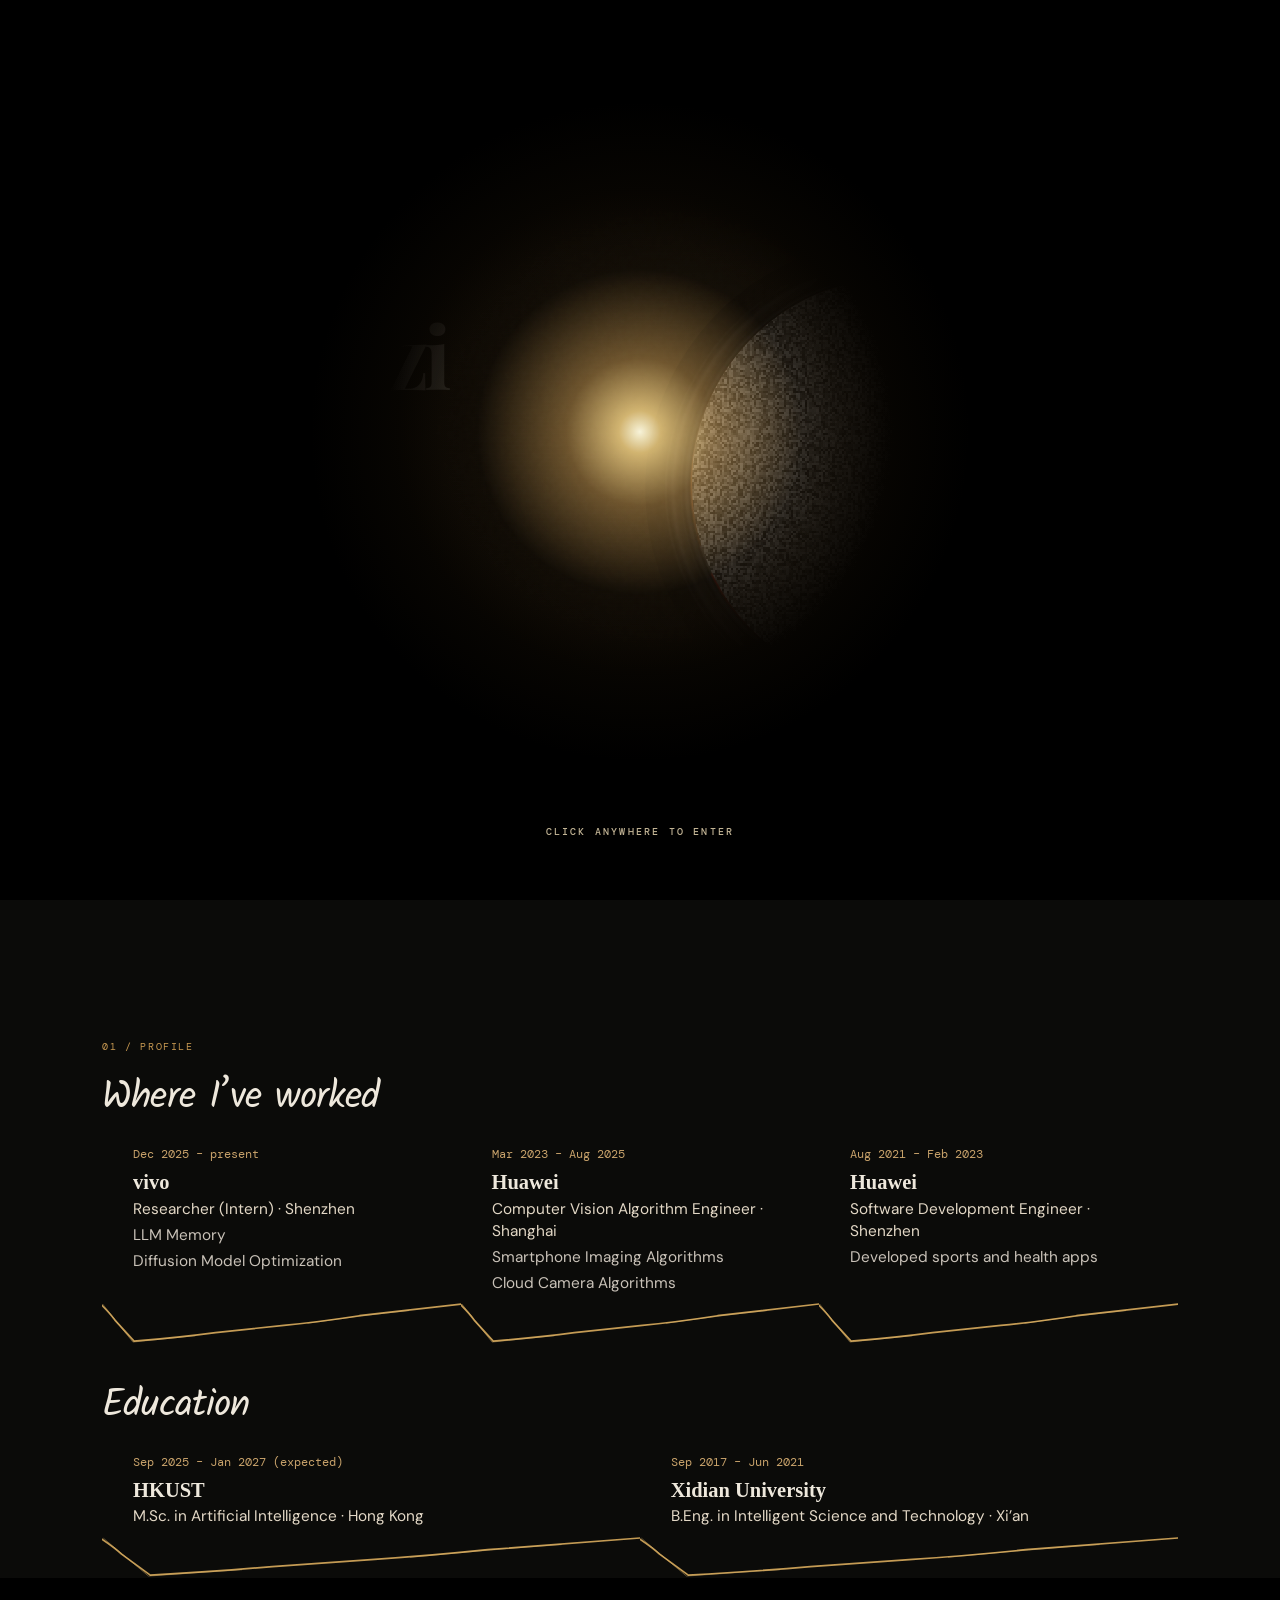
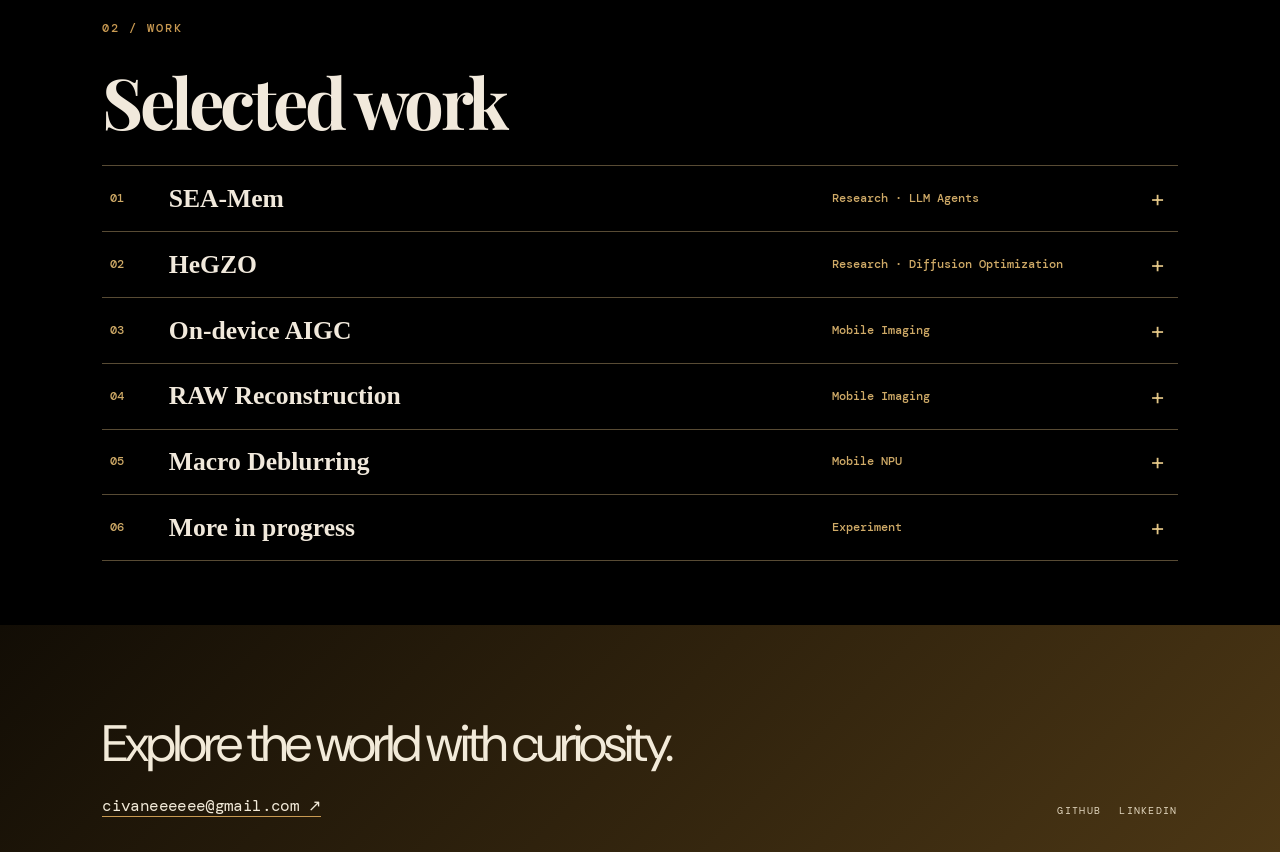
==== commit bd8d20bc: "Pair a block-letter ZQ mark with upright gold navigation" ====
--- a/index.html
+++ b/index.html
@@ -108,7 +108,7 @@
 @media(prefers-reduced-motion:reduce){#door-blackout.leaving,#static-hero-portrait .portrait-signal{transition:none}}
 </style>
 </head><body><main>
-<div id="door-blackout" aria-hidden="true"></div><section class="hero" id="home"><div class="grain"></div><header class="topbar"><div class="topbar-inner"><a class="wordmark" href="#home" aria-label="Zhangxizi Qiu — Home"><img src="assets/zq-wordmark.svg?v=bold-black-q" width="78" height="36" alt="ZQ" style="display:block"></a><nav aria-label="Main navigation"><a href="#profile">Experience</a><a href="#work">Selected Work</a></nav></div></header><div class="hero-layout"><div class="hero-copy"><p class="eyebrow"><span></span><b>HELLO, I’M</b></p><h1>Zhangxizi <br><em>QIU</em></h1><p class="intro"><span>AI Engineer · World Explorer</span> <span>Life Lover · Vibe Coding Aficionado</span></p><div class="hero-location"><span class="location-pin" aria-hidden="true"></span><span>SHENZHEN / HONG KONG</span></div><div class="hero-contact" aria-label="Contact links"><a href="mailto:civaneeeeee@gmail.com">E-MAIL ↗</a><a href="https://github.com/civane" target="_blank" rel="noreferrer">GITHUB ↗</a><a href="https://www.linkedin.com/in/%E8%A5%BF%E5%AD%90-%E9%82%B1%E5%BC%A0-b48540321/" target="_blank" rel="noreferrer">LINKEDIN ↗</a></div><a class="cta" href="#journey"><span>Start exploring</span><b>↓</b></a></div><div id="scene"></div><a id="static-hero-portrait" href="dream-drift.html?entry=portrait" aria-label="Enter My World Model — Dream Drift"><img src="assets/portrait-800.webp" srcset="assets/portrait-480.webp 480w, assets/portrait-800.webp 800w, assets/portrait-1254.webp 1254w" sizes="(max-width: 620px) min(80vw, 40svh, 350px, calc(100vw - 85px)), min(48vw, 77svh, 690px)" width="1254" height="1254" fetchpriority="high" alt="Zhangxizi QIU with playful companions"/></a></div><button type="button" id="door-answer" aria-label="Answer the call" title="Answer the call" hidden>
+<div id="door-blackout" aria-hidden="true"></div><section class="hero" id="home"><div class="grain"></div><header class="topbar"><div class="topbar-inner"><a class="wordmark" href="#home" aria-label="Zhangxizi Qiu — Home"><img src="assets/zq-wordmark.svg?v=block-zq" width="78" height="36" alt="ZQ" style="display:block"></a><nav aria-label="Main navigation"><a href="#profile">Experience</a><a href="#work">Selected Work</a></nav></div></header><div class="hero-layout"><div class="hero-copy"><p class="eyebrow"><span></span><b>HELLO, I’M</b></p><h1>Zhangxizi <br><em>QIU</em></h1><p class="intro"><span>AI Engineer · World Explorer</span> <span>Life Lover · Vibe Coding Aficionado</span></p><div class="hero-location"><span class="location-pin" aria-hidden="true"></span><span>SHENZHEN / HONG KONG</span></div><div class="hero-contact" aria-label="Contact links"><a href="mailto:civaneeeeee@gmail.com">E-MAIL ↗</a><a href="https://github.com/civane" target="_blank" rel="noreferrer">GITHUB ↗</a><a href="https://www.linkedin.com/in/%E8%A5%BF%E5%AD%90-%E9%82%B1%E5%BC%A0-b48540321/" target="_blank" rel="noreferrer">LINKEDIN ↗</a></div><a class="cta" href="#journey"><span>Start exploring</span><b>↓</b></a></div><div id="scene"></div><a id="static-hero-portrait" href="dream-drift.html?entry=portrait" aria-label="Enter My World Model — Dream Drift"><img src="assets/portrait-800.webp" srcset="assets/portrait-480.webp 480w, assets/portrait-800.webp 800w, assets/portrait-1254.webp 1254w" sizes="(max-width: 620px) min(80vw, 40svh, 350px, calc(100vw - 85px)), min(48vw, 77svh, 690px)" width="1254" height="1254" fetchpriority="high" alt="Zhangxizi QIU with playful companions"/></a></div><button type="button" id="door-answer" aria-label="Answer the call" title="Answer the call" hidden>
 <svg class="cord" viewBox="0 0 24 174" preserveAspectRatio="none" aria-hidden="true">
  <path fill="none" stroke="#d6b77e" stroke-width="2.5" vector-effect="non-scaling-stroke" stroke-linecap="round" d="M12 -4 Q10 1 12 4 C25 7 21 16 11 15 C2 14 3 8 11 10 C23 13 23 28 11 28 C0 27 3 20 12 23 C26 27 22 42 11 42 C0 41 3 34 12 37 C26 41 22 56 11 55 C1 54 3 47 12 50 C26 54 21 69 11 69 C2 68 3 61 12 64 C25 68 22 83 12 83 C2 82 4 75 12 78 C25 83 22 98 11 97 C1 96 4 89 12 92 C25 96 22 112 11 112 C1 111 4 103 12 107 C25 112 21 126 12 126 C2 125 4 119 12 121 C25 126 22 140 12 140 C3 139 4 133 12 135 Q23 142 15 153 Q9 162 12 174"/>
 </svg>
@@ -625,7 +625,7 @@
 #home .topbar nav {
   grid-area:1/2; justify-self:center; width:var(--portrait-size); position:relative; left:var(--portrait-offset);
   display:flex; justify-content:flex-end; align-items:center; gap:clamp(14px,2vw,30px); transform:none; pointer-events:none;
-  color:#e2c586; font:400 clamp(18px,1.6vw,24px)/1.2 "Kalam","Segoe Print","Bradley Hand",cursive; letter-spacing:normal;
+  color:#e2c586; font:500 clamp(18px,1.6vw,24px)/1.2 "DM Sans",Arial,sans-serif; letter-spacing:normal;
 }
 #home .topbar nav a { padding:.5rem 0; white-space:nowrap; pointer-events:auto; }
 /* The outer rim in the portrait artwork ends at 90% of the image width. */
@@ -665,12 +665,12 @@
   #home .cta { grid-row:7; margin-top:16px; }
   .topbar-inner .wordmark { margin-inline-start:-8px; }
   .topbar-inner .wordmark img { width:clamp(64px,18vw,78px); height:auto; }
-  #home .topbar nav { gap:12px; font-size:17px; }
+  #home .topbar nav { gap:10px; font-size:16px; }
 }
 @media(max-width:360px) {
   .topbar-inner .wordmark { margin-inline-start:-12px; }
   .topbar-inner .wordmark img { width:54px; height:auto; }
-  #home .topbar nav { gap:9px; font-size:15px; }
+  #home .topbar nav { gap:8px; font-size:14px; }
 }
 </style>
 
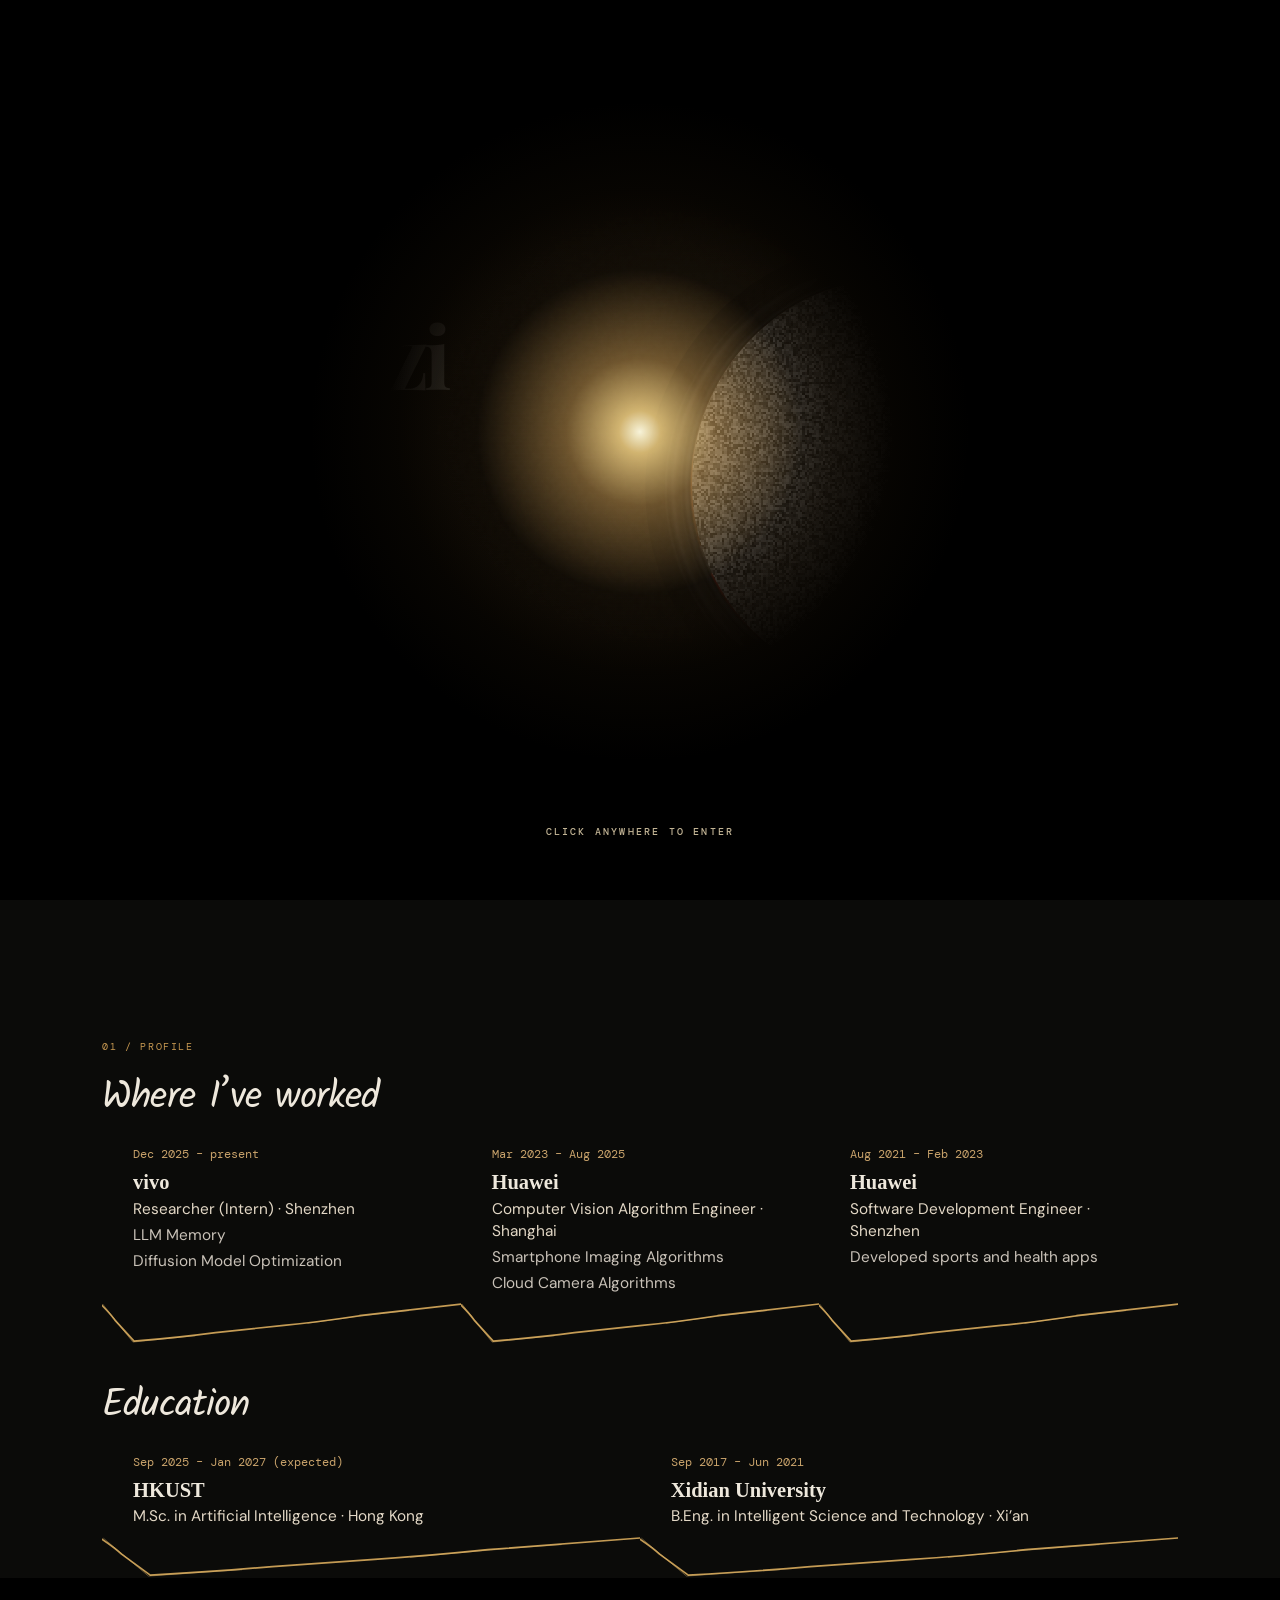
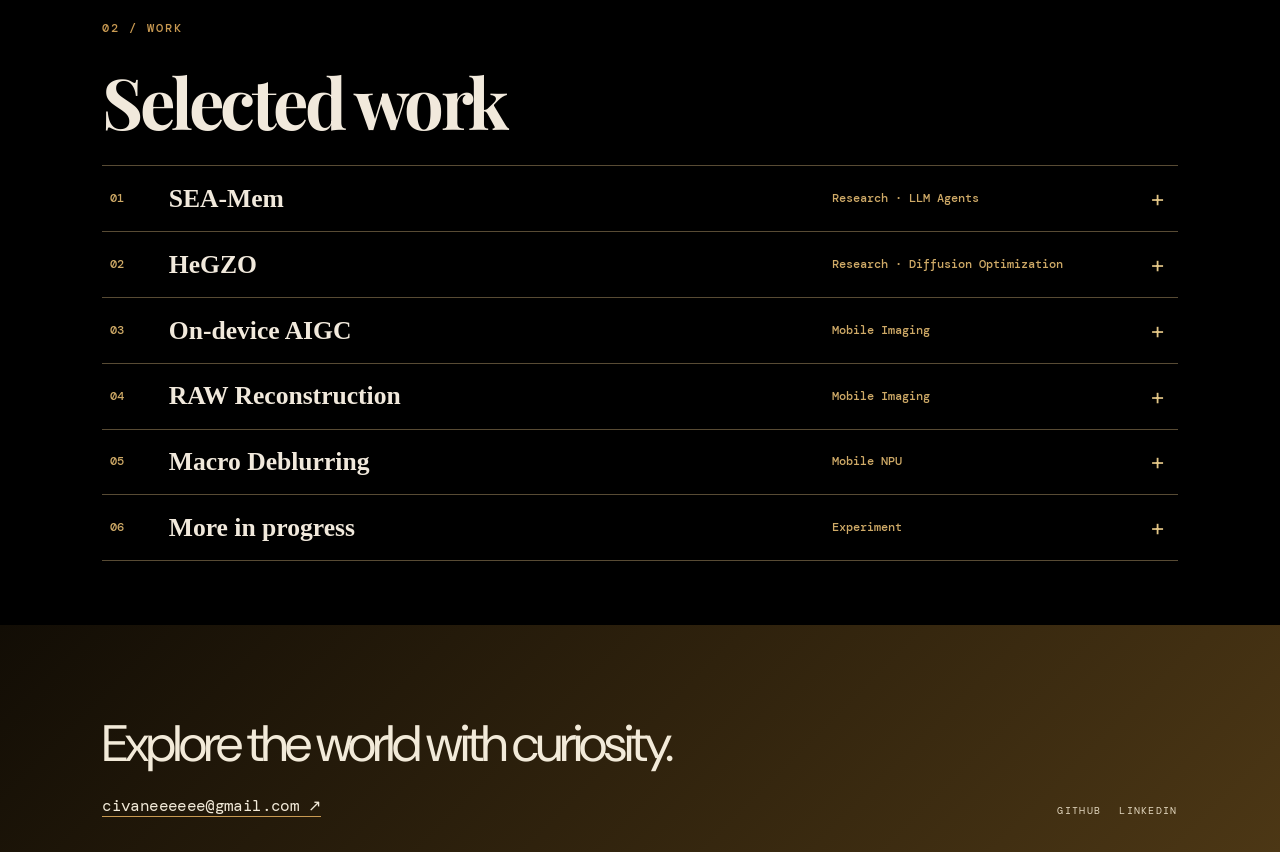
==== commit a12adc5e: "Keep the incoming handset gold when focused" ====
--- a/index.html
+++ b/index.html
@@ -91,7 +91,7 @@
 #door-answer .cord {position:absolute;top:-3px;left:40%;width:20%;height:calc(100% - var(--receiver-height) + 4px);overflow:visible}
 #door-answer .receiver {position:absolute;bottom:0;left:0;width:100%;height:auto;cursor:pointer;pointer-events:auto}
 #door-answer:focus-visible {outline:none}
-#door-answer:focus-visible .receiver g[stroke] {stroke:#fff1ce}
+#door-answer:focus-visible .receiver .handset-body {stroke-width:3.2}
 @keyframes receiverDrop {
   0% {transform:translateY(-104%) rotate(-6deg)}
   52% {transform:translateY(0) rotate(4deg)}
@@ -114,7 +114,7 @@
 </svg>
 <svg class="receiver" viewBox="0 0 100 225" aria-hidden="true" focusable="false">
  <g transform="translate(100 0) scale(-1 1)">
- <g stroke="#e5c78a" fill="#181713" stroke-width="2.35" stroke-linecap="round" stroke-linejoin="round">
+ <g class="handset-body" stroke="#e2c586" fill="#181713" stroke-width="2.35" stroke-linecap="round" stroke-linejoin="round">
   <path d="M50 0q-1 7-4 12m-4 0 8 2-1 5-9-2z"/>
   <path d="M42 15C30 14 19 25 18 40C12 77 9 130 12 166c.8 14 4 30 9 38 6 9 20 15 31 11l10-19-14-21c-7 1-14-3-16-10-4-25-3-78 1-102 1-7 5-12 12-13l16-20z"/>
   <path d="M44 14c-13 0-24 9-24 22-1 11 7 22 19 24 15 2 28-8 30-23 1-12-10-22-25-23z"/>
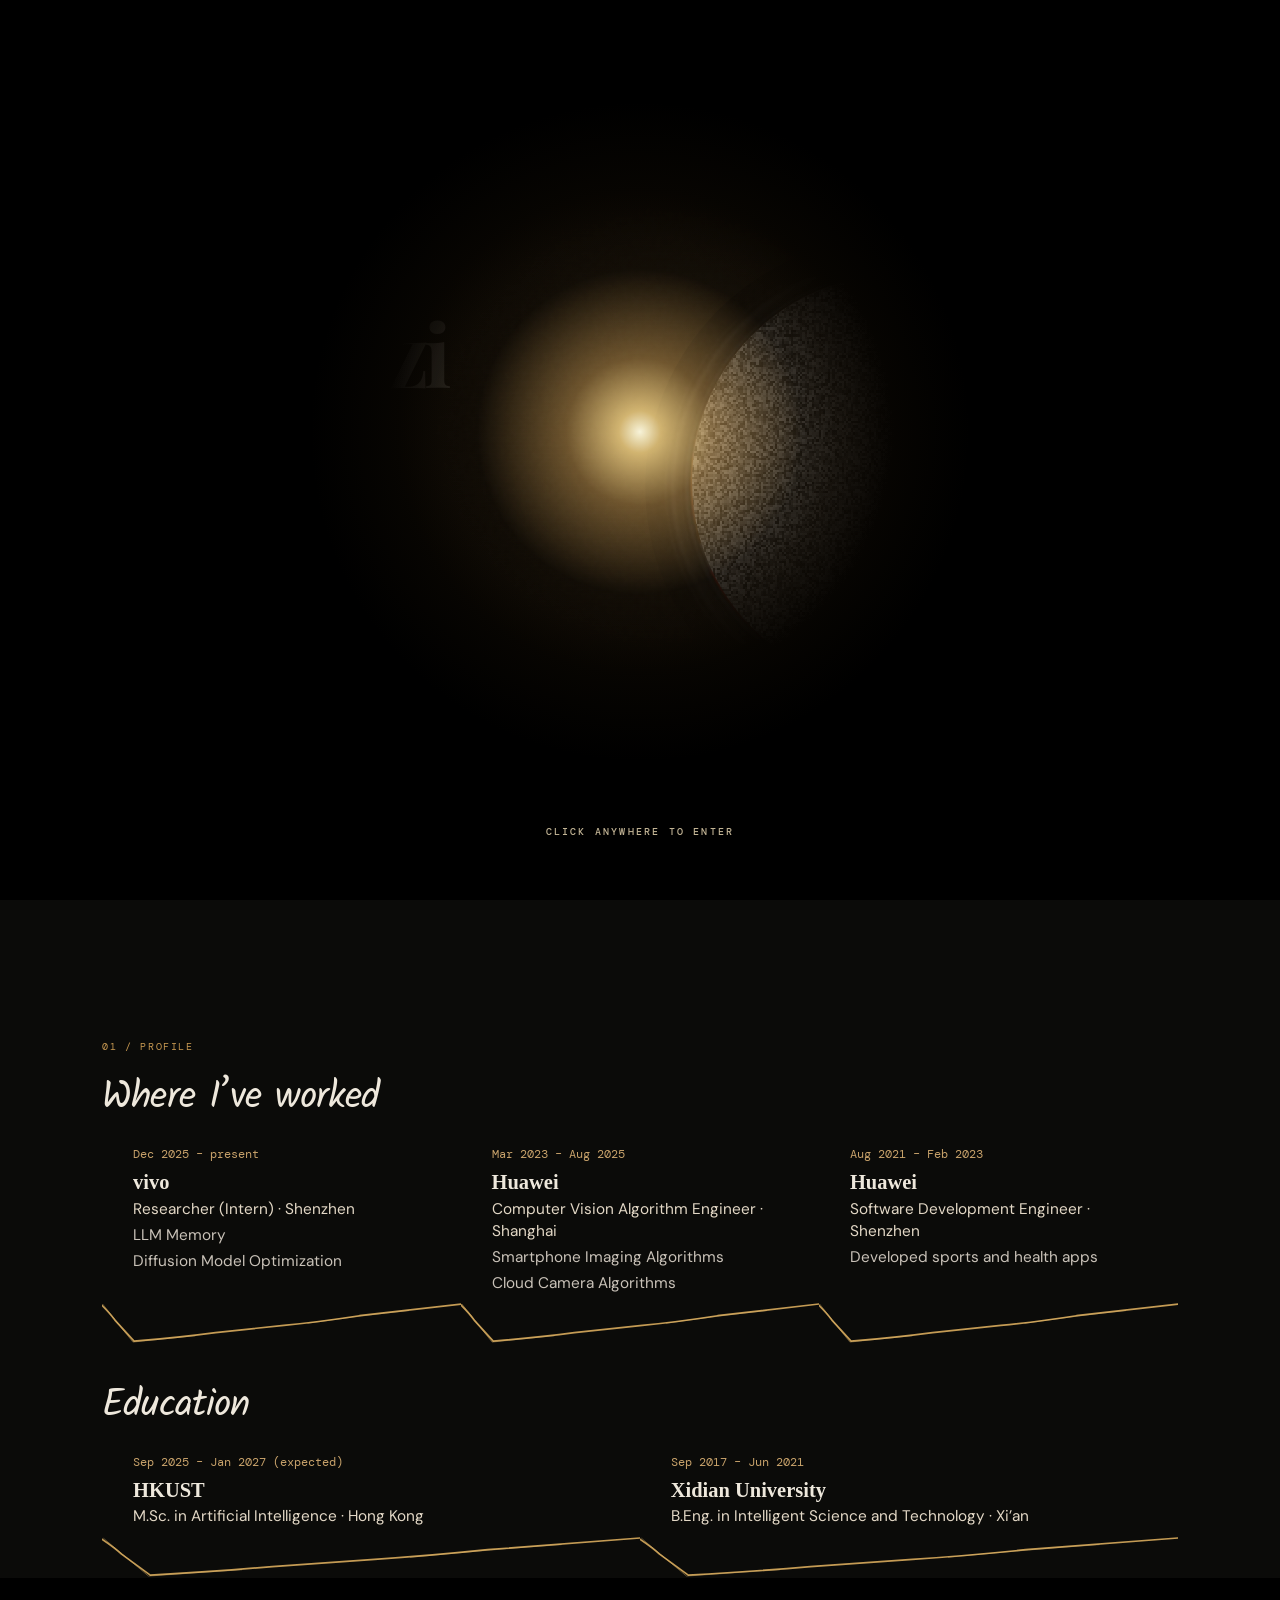
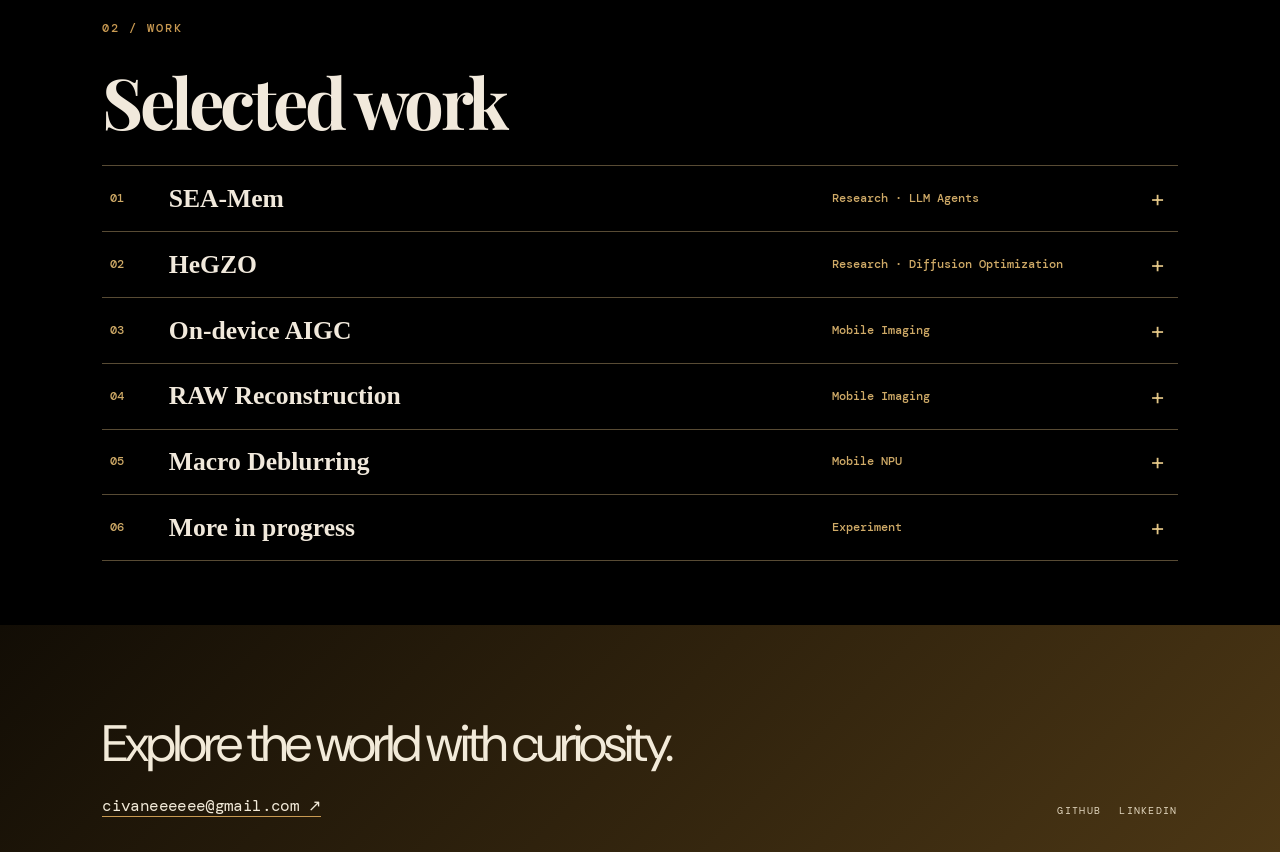
==== commit f17badf5: "Match the homepage navigation to the location typography" ====
--- a/index.html
+++ b/index.html
@@ -25,7 +25,7 @@
 .portrait-loading{position:absolute;z-index:0;right:20%;top:53%;font:500 .62rem ui-monospace,SFMono-Regular,Menlo,monospace;letter-spacing:.16em;color:rgba(201,154,82,.72);transition:opacity .35s ease}.portrait-loading:before{content:"";display:inline-block;width:6px;height:6px;border:1px solid currentColor;border-radius:50%;margin-right:8px;animation:pulse 1.5s infinite}.portrait-loading.is-hidden{opacity:0}
 .topbar nav a{position:relative;z-index:6;pointer-events:auto}
 .hero-contact{display:flex;flex-wrap:wrap;gap:10px 18px;margin:22px 0 26px;font:500 .66rem ui-monospace,SFMono-Regular,Menlo,monospace;letter-spacing:.09em}.hero-contact a{color:#cfcac2;text-decoration:none;border-bottom:1px solid #55514a;padding-bottom:5px}.hero-contact a:hover{color:#c99a52;border-color:#c99a52}
-.hero-location{display:flex;align-items:center;gap:9px;margin:-7px 0 21px;color:#bdb8b1;font:500 .68rem ui-monospace,SFMono-Regular,Menlo,monospace;letter-spacing:.13em}.location-pin{position:relative;width:12px;height:12px;border:1.5px solid #c99a52;border-radius:50% 50% 50% 0;transform:rotate(-45deg)}.location-pin:after{content:"";position:absolute;top:3px;left:3px;width:3px;height:3px;border-radius:50%;background:#c99a52}
+.hero-location{display:flex;align-items:center;gap:9px;margin:-7px 0 21px;color:#bdb8b1}.location-pin{position:relative;width:12px;height:12px;border:1.5px solid #c99a52;border-radius:50% 50% 50% 0;transform:rotate(-45deg)}.location-pin:after{content:"";position:absolute;top:3px;left:3px;width:3px;height:3px;border-radius:50%;background:#c99a52}
 .work-photography-link{display:inline-flex;margin-top:22px;color:#c99a52;border-bottom:1px solid #c99a52;padding:0 0 8px;text-decoration:none;font:600 .73rem ui-monospace,SFMono-Regular,Menlo,monospace;letter-spacing:.1em}
 .work-photography-link:hover{color:#f4efe5;border-color:#f4efe5}
 .work{padding:0!important;background:#111210!important}.work-entry{display:flex;align-items:center;justify-content:space-between;gap:4vw;min-height:58vh;padding:7vw 11vw;color:#f4efe5;text-decoration:none;border-bottom:1px solid #c99a52;background:#111210;transition:background .3s ease}.work-entry:hover{background:#191816}.work-entry .entry-label{color:#c99a52;font:600 .78rem ui-monospace,SFMono-Regular,Menlo,monospace;letter-spacing:.16em;white-space:nowrap}.work-entry h2{margin:0;font:750 clamp(3.8rem,9vw,9rem)/.9 Arial,sans-serif;letter-spacing:-.075em;text-align:right}.work-entry .entry-arrow{color:#c99a52;font:400 2rem Georgia,serif}.work-entry.photo-entry{background:#151411}.work-entry.photo-entry:hover{background:#1c1913}@media(max-width:700px){.work-entry{min-height:38vh;padding:14vw 8vw;align-items:flex-start;flex-direction:column}.work-entry h2{text-align:left;font-size:clamp(3.4rem,15vw,6rem)}.work-entry .entry-arrow{display:none}}
@@ -625,7 +625,7 @@
 #home .topbar nav {
   grid-area:1/2; justify-self:center; width:var(--portrait-size); position:relative; left:var(--portrait-offset);
   display:flex; justify-content:flex-end; align-items:center; gap:clamp(14px,2vw,30px); transform:none; pointer-events:none;
-  color:#e2c586; font:500 clamp(18px,1.6vw,24px)/1.2 "DM Sans",Arial,sans-serif; letter-spacing:normal;
+  color:#e2c586;
 }
 #home .topbar nav a { padding:.5rem 0; white-space:nowrap; pointer-events:auto; }
 /* The outer rim in the portrait artwork ends at 90% of the image width. */
@@ -636,6 +636,11 @@
 #home h1 em { font-size:.87em; letter-spacing:-.055em; }
 #home .intro { margin:clamp(18px,2.8vh,28px) 0; line-height:1.46; max-width:none; }
 #home .intro span { display:block; }
+#home .hero-location, #home .topbar nav {
+  font:500 .68rem ui-monospace,SFMono-Regular,Menlo,monospace;
+  letter-spacing:.13em;
+  text-transform:uppercase;
+}
 #home .hero-location { margin:0; }
 #home .hero-contact { margin:12px 0 0; gap:10px 20px; }
 #home .cta { width:max-content; margin-top:clamp(22px,4vh,42px); padding:6px 0; gap:22px; }
@@ -665,12 +670,16 @@
   #home .cta { grid-row:7; margin-top:16px; }
   .topbar-inner .wordmark { margin-inline-start:-8px; }
   .topbar-inner .wordmark img { width:clamp(64px,18vw,78px); height:auto; }
-  #home .topbar nav { gap:10px; font-size:16px; }
+  #home .topbar nav { gap:10px; }
 }
 @media(max-width:360px) {
   .topbar-inner .wordmark { margin-inline-start:-12px; }
   .topbar-inner .wordmark img { width:54px; height:auto; }
-  #home .topbar nav { gap:8px; font-size:14px; }
+  #home .topbar nav { gap:8px; }
+}
+@media(max-width:340px) {
+  #home .topbar nav { flex-direction:column; align-items:flex-end; gap:0; }
+  #home .topbar nav a { margin-inline-end:10%; padding:.35rem 0; }
 }
 </style>
 
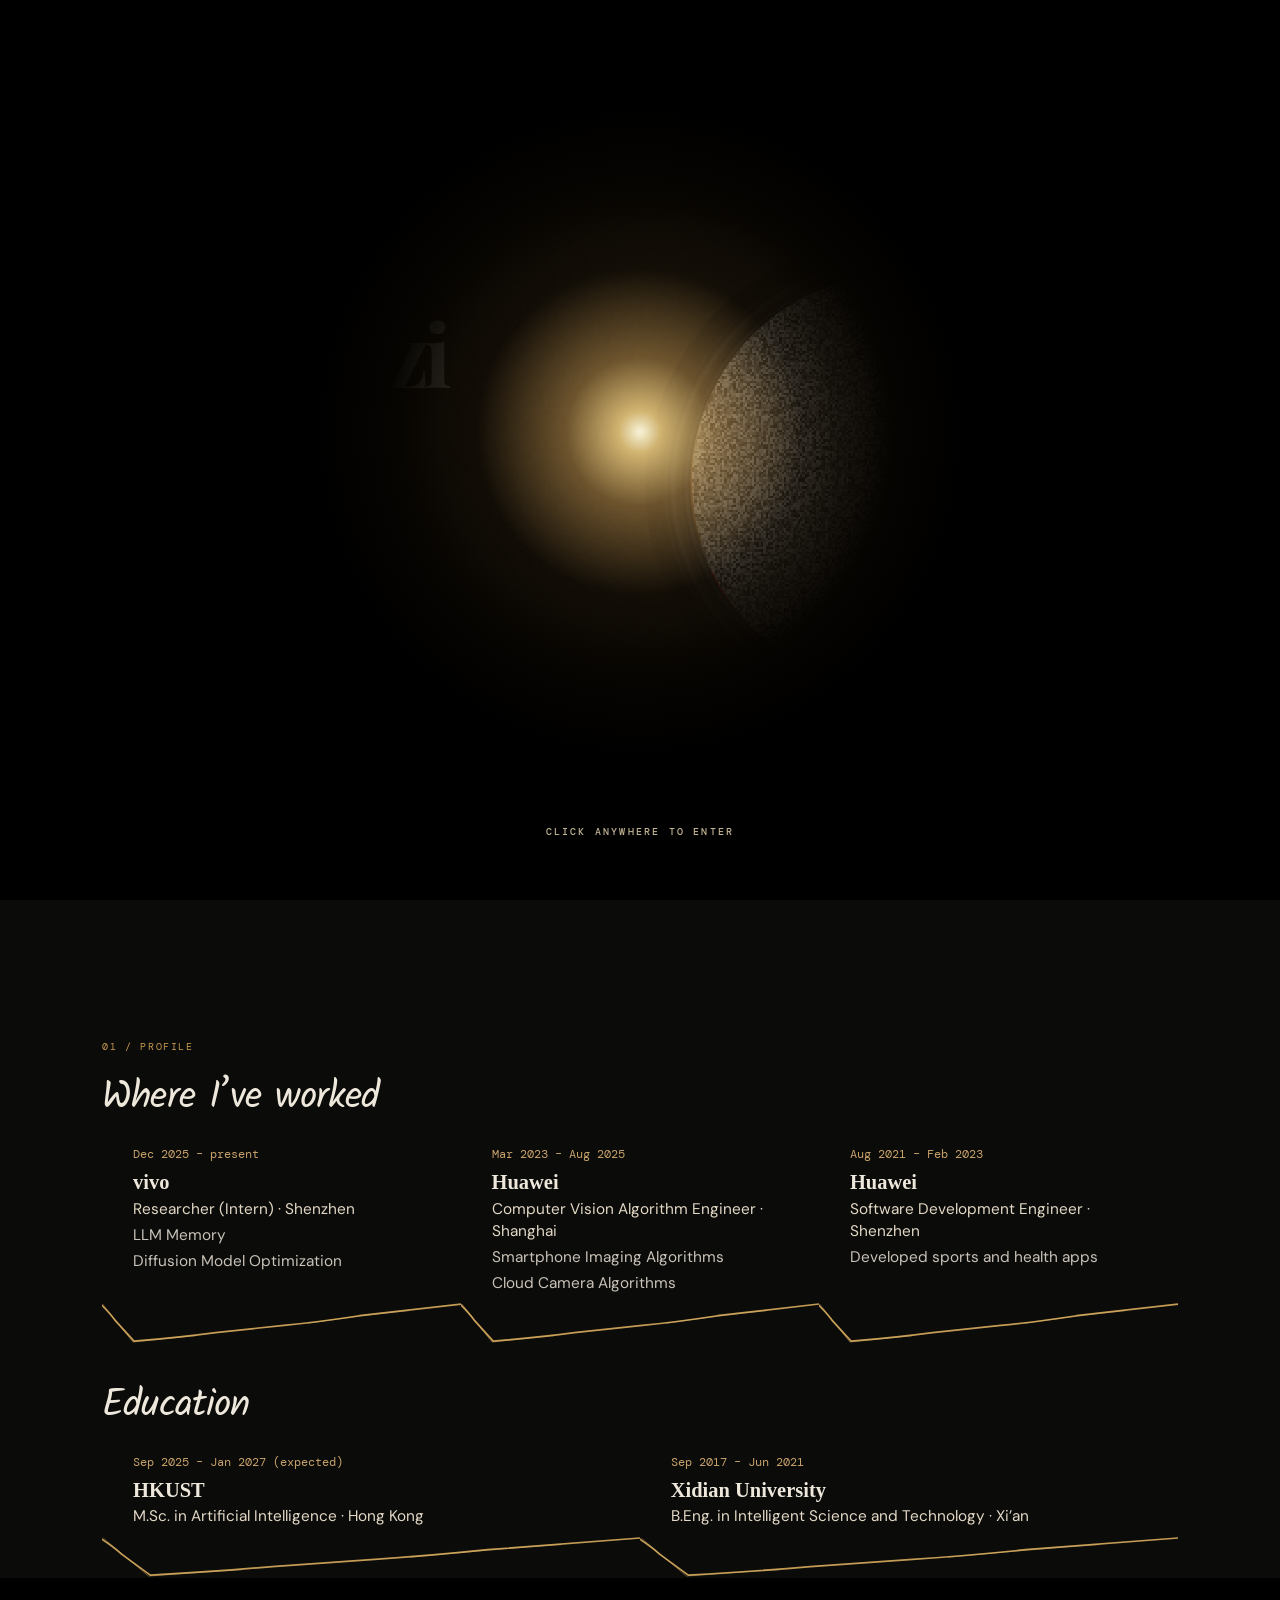
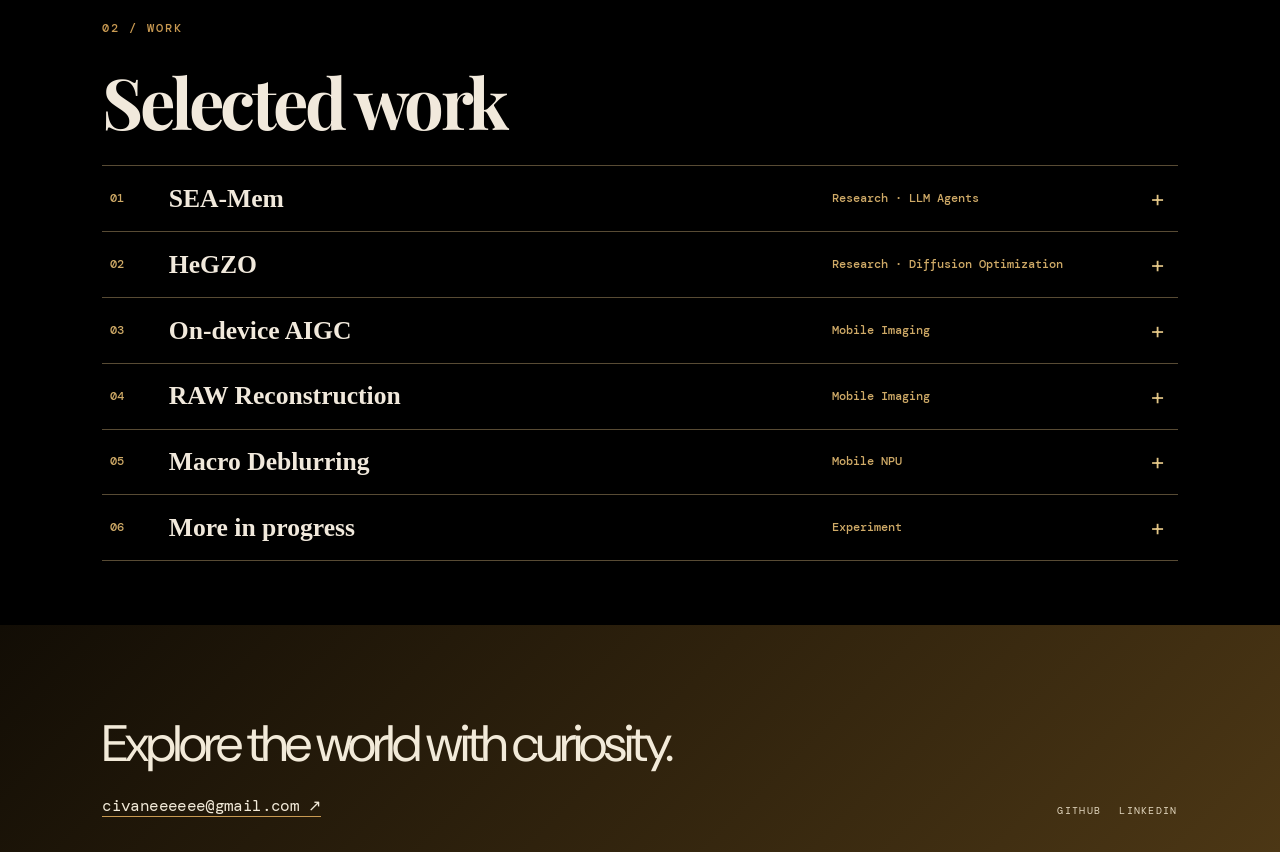
==== commit 9f2f3d7b: "Nudge the homepage navigation to the left" ====
--- a/index.html
+++ b/index.html
@@ -623,7 +623,8 @@
 .hero-layout { flex:1; padding-block:clamp(32px,6vh,76px); }
 .topbar-inner .wordmark { grid-area:1/1; justify-self:start; }
 #home .topbar nav {
-  grid-area:1/2; justify-self:center; width:var(--portrait-size); position:relative; left:var(--portrait-offset);
+  grid-area:1/2; justify-self:center; width:var(--portrait-size); position:relative;
+  left:calc(var(--portrait-offset) - clamp(4px, 3vw - 8px, 20px));
   display:flex; justify-content:flex-end; align-items:center; gap:clamp(14px,2vw,30px); transform:none; pointer-events:none;
   color:#e2c586;
 }
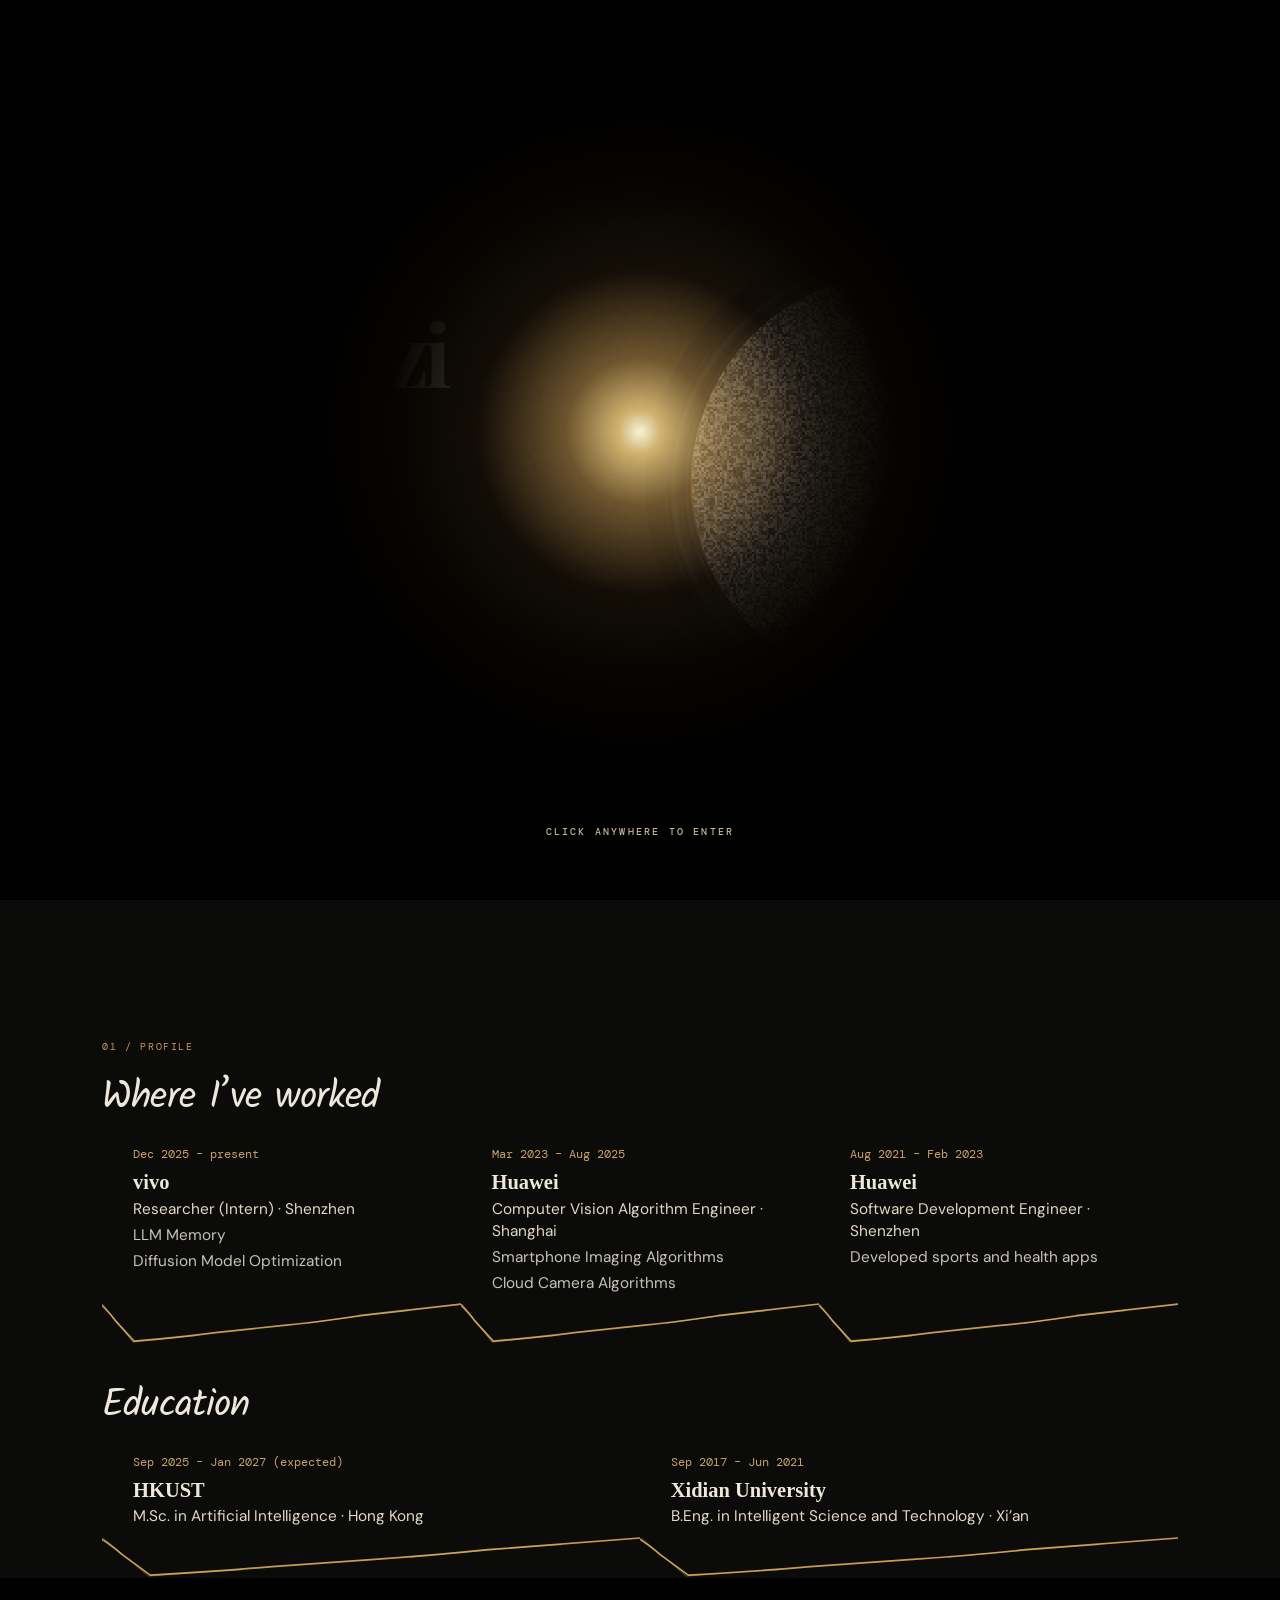
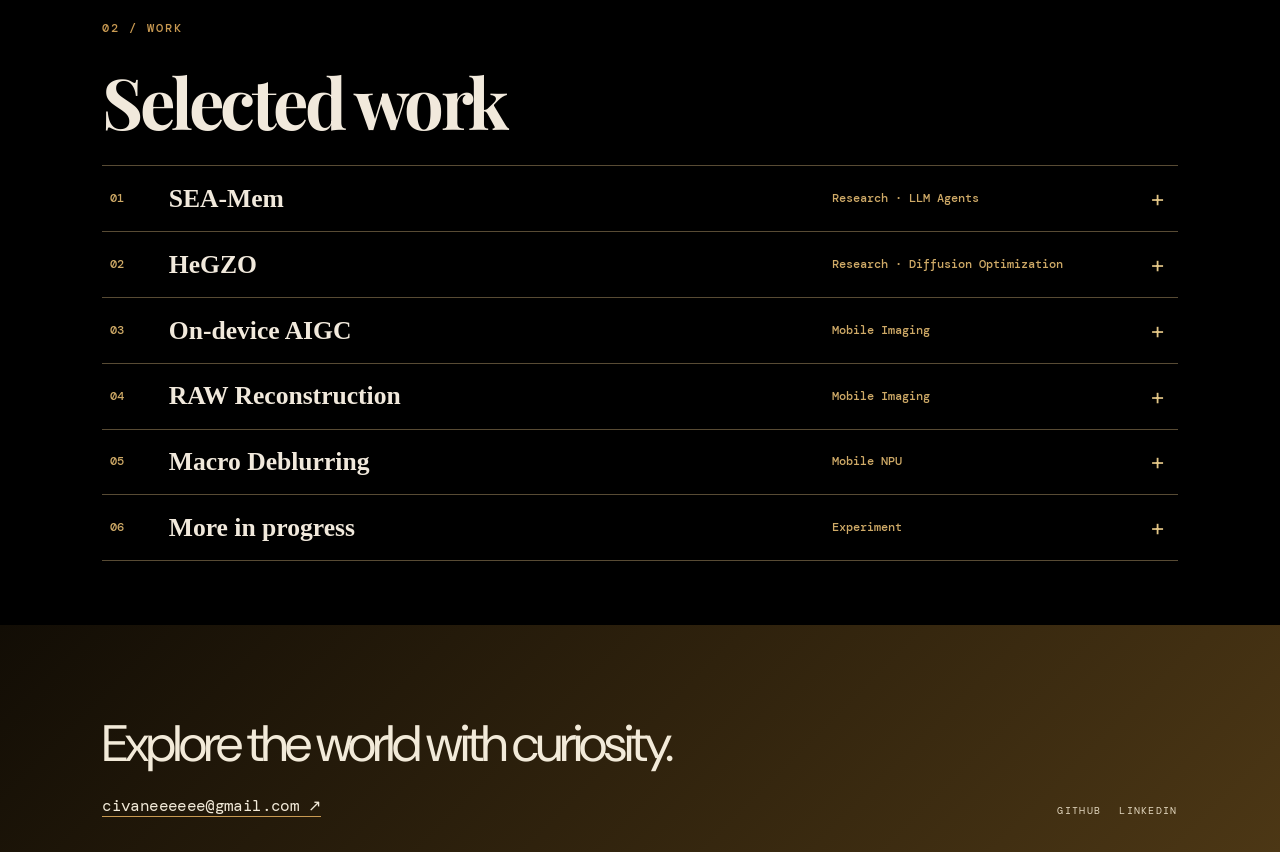
==== commit fb0efd7f: "Move the homepage navigation further left" ====
--- a/index.html
+++ b/index.html
@@ -624,7 +624,7 @@
 .topbar-inner .wordmark { grid-area:1/1; justify-self:start; }
 #home .topbar nav {
   grid-area:1/2; justify-self:center; width:var(--portrait-size); position:relative;
-  left:calc(var(--portrait-offset) - clamp(4px, 3vw - 8px, 20px));
+  left:calc(var(--portrait-offset) - clamp(12px, 5vw - 8px, 48px));
   display:flex; justify-content:flex-end; align-items:center; gap:clamp(14px,2vw,30px); transform:none; pointer-events:none;
   color:#e2c586;
 }
@@ -678,7 +678,7 @@
   .topbar-inner .wordmark img { width:54px; height:auto; }
   #home .topbar nav { gap:8px; }
 }
-@media(max-width:340px) {
+@media(max-width:380px) {
   #home .topbar nav { flex-direction:column; align-items:flex-end; gap:0; }
   #home .topbar nav a { margin-inline-end:10%; padding:.35rem 0; }
 }
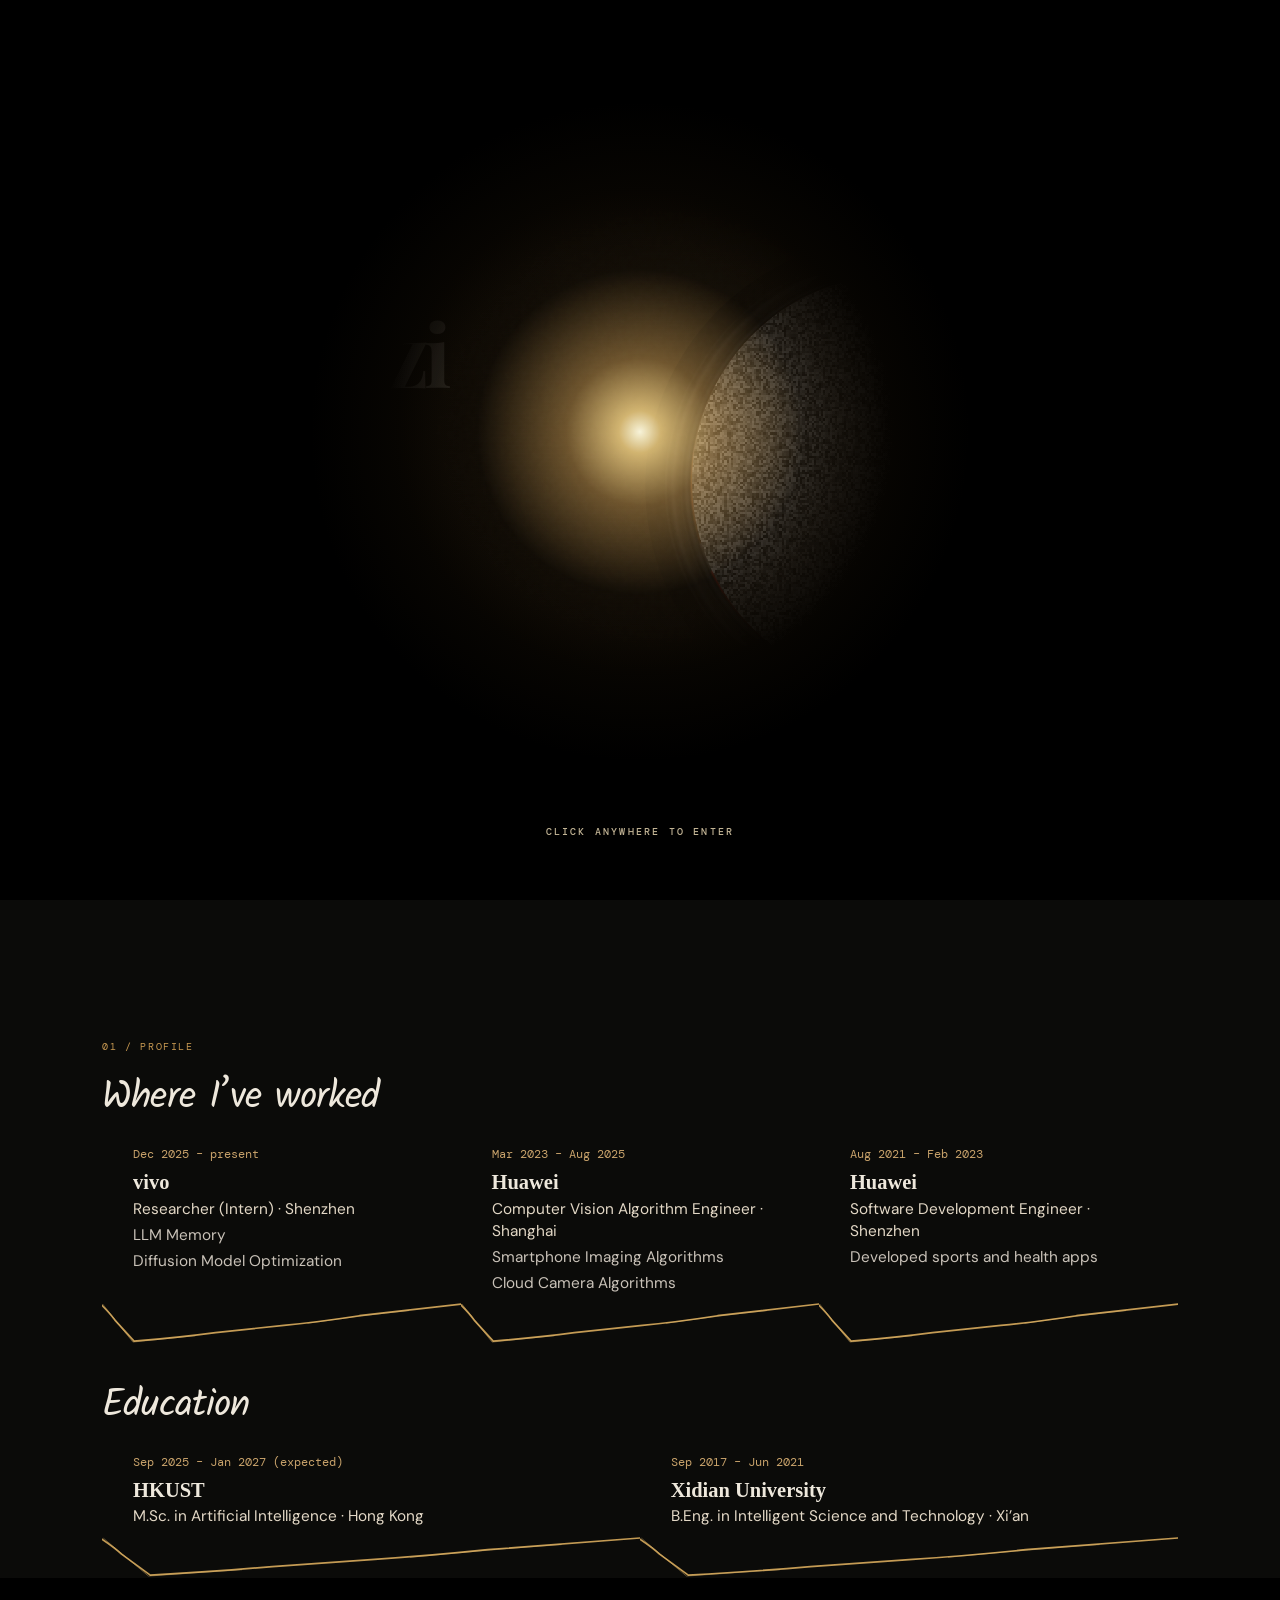
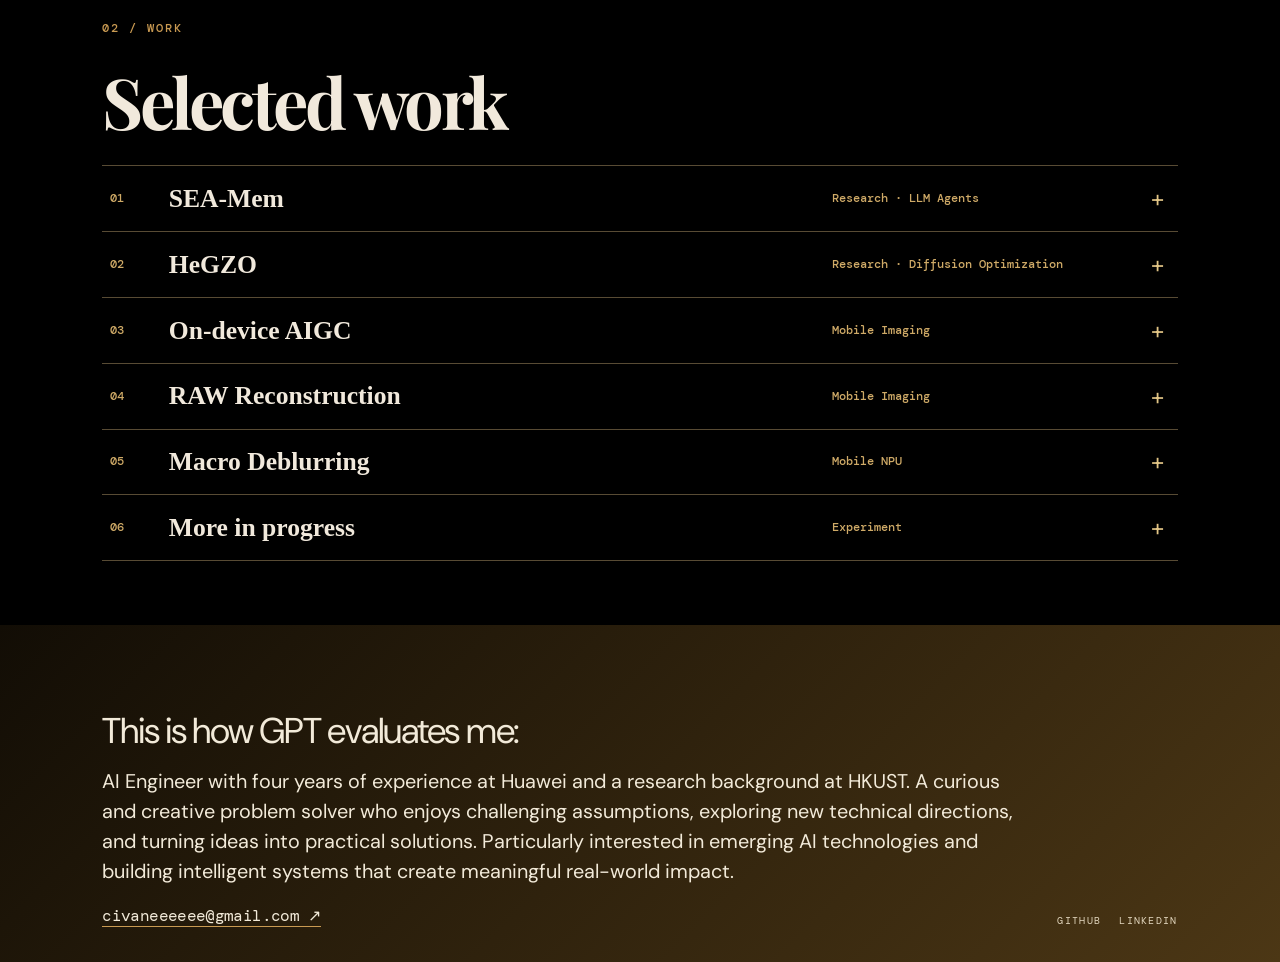
==== commit 9d3c3a06: "Update homepage footer with GPT profile" ====
--- a/index.html
+++ b/index.html
@@ -1,5 +1,5 @@
 <!doctype html><html lang="en"><head><meta charset="utf-8"><meta name="viewport" content="width=device-width,initial-scale=1"><link rel="preload" as="image" type="image/webp" imagesrcset="assets/portrait-480.webp 480w, assets/portrait-800.webp 800w, assets/portrait-1254.webp 1254w" imagesizes="(max-width: 620px) min(80vw, 40svh, 350px, calc(100vw - 85px)), min(48vw, 77svh, 690px)" fetchpriority="high"><title>Zhangxizi QIU — AI Engineer</title><meta name="description" content="Interactive 3D portfolio of Zhangxizi QIU."><link rel="preconnect" href="https://fonts.googleapis.com"><link rel="preconnect" href="https://fonts.gstatic.com" crossorigin><link href="https://fonts.googleapis.com/css2?family=DM+Mono:wght@400;500&family=DM+Sans:wght@400;500;600;700&family=Kalam:wght@400;700&family=Ma+Shan+Zheng&family=Playfair+Display:ital,wght@0,600;0,700;1,600;1,700&display=swap" rel="stylesheet" media="print" onload="this.media='all'"><noscript><link href="https://fonts.googleapis.com/css2?family=DM+Mono:wght@400;500&family=DM+Sans:wght@400;500;600;700&family=Kalam:wght@400;700&family=Ma+Shan+Zheng&family=Playfair+Display:ital,wght@0,600;0,700;1,600;1,700&display=swap" rel="stylesheet"></noscript><style>
-:root{--ink:#171817;--cream:#f7f0e5;--lime:#c8f13f;--peach:#ffd7b3;--muted:#a9aaa6}*{box-sizing:border-box}html{scroll-behavior:smooth}body{margin:0;background:var(--ink);color:var(--cream);font-family:"DM Sans",Arial,sans-serif}a{color:inherit;text-decoration:none}button{font:inherit}.hero{height:100svh;min-height:700px;position:relative;overflow:hidden;background:radial-gradient(circle at 54% 43%,#34342e 0,#1c1c1a 37%,#111 77%)}.grain{position:absolute;inset:0;pointer-events:none;opacity:.17;background-image:url("data:image/svg+xml,%3Csvg viewBox='0 0 200 200' xmlns='http://www.w3.org/2000/svg'%3E%3Cfilter id='n'%3E%3CfeTurbulence type='fractalNoise' baseFrequency='.8' numOctaves='4' stitchTiles='stitch'/%3E%3C/filter%3E%3Crect width='100%25' height='100%25' filter='url(%23n)' opacity='.6'/%3E%3C/svg%3E")}.topbar{position:absolute;z-index:4;top:0;left:0;width:100%;padding:28px 3.5vw;display:flex;align-items:center;justify-content:space-between;border-bottom:1px solid rgba(247,240,229,.14)}.wordmark{font-family:"Playfair Display";font-size:26px;letter-spacing:-2px}.wordmark span{color:var(--lime);font-size:21px}.topbar nav{position:absolute;left:50%;transform:translateX(-50%);display:flex;gap:28px;font-family:"DM Mono";font-size:10px;letter-spacing:.12em;color:#d5d4ce}.topbar nav a:hover{color:var(--lime)}.hero-copy{position:absolute;z-index:3;top:50%;left:8.6vw;transform:translateY(-42%);max-width:480px}.eyebrow,.section-kicker{font-family:"DM Mono";font-size:10px;letter-spacing:.16em;color:var(--lime);margin:0 0 22px}.eyebrow span{height:8px;width:8px;background:var(--peach);border-radius:50%;display:inline-block;margin-right:8px}.hero h1{font-size:clamp(58px,7vw,118px);line-height:.82;letter-spacing:-.08em;margin:0;font-weight:700}.hero h1 em{font-family:"Playfair Display";font-weight:600;color:var(--peach);letter-spacing:-.09em}.intro{color:#cecdc6;line-height:1.55;font-size:15px;max-width:380px;margin:28px 0}.cta{display:inline-flex;gap:33px;align-items:center;border-bottom:1px solid var(--lime);padding:12px 0;font-family:"DM Mono";font-size:11px;letter-spacing:.08em}.cta b{font-size:21px;color:var(--lime)}#scene{position:absolute;left:39%;top:6%;height:95%;width:52%;z-index:1}.scene-note{position:absolute;z-index:3;bottom:42px;left:50%;transform:translateX(-50%);font-family:"DM Mono";font-size:9px;letter-spacing:.14em;color:#bdbdb7;display:flex;gap:8px;align-items:center}.dot{width:7px;height:7px;border:1px solid var(--lime);border-radius:50%;display:block;animation:pulse 1.5s infinite}.corner{position:absolute;bottom:33px;z-index:2;font-family:"DM Mono";font-size:9px;line-height:1.8;letter-spacing:.16em;color:#a5a49e}.corner-left{left:3.5vw}.corner-right{right:3.5vw;text-align:right}.scroll-indicator{position:absolute;z-index:2;right:3.5vw;top:50%;font:9px "DM Mono";letter-spacing:.16em;writing-mode:vertical-rl;color:#c8c7c1}.scroll-indicator i{height:42px;border-left:1px solid var(--lime);margin:11px auto 0;display:block}.manifesto,.journey,.work{padding:140px 8vw}.manifesto{background:var(--cream);color:var(--ink)}.manifesto .section-kicker{color:#5d6b18}.manifesto-grid{display:grid;grid-template-columns:1fr 220px;gap:8vw;align-items:end}.manifesto h2{font-size:clamp(35px,4.9vw,76px);letter-spacing:-.06em;line-height:1.05;margin:0;max-width:1030px}.stamp{width:190px;position:relative;justify-self:end;transform:rotate(7deg);border:2px solid var(--ink);padding:12px;background:var(--peach);font:10px "DM Mono";letter-spacing:.12em}.stamp img{display:block;width:100%;aspect-ratio:1;object-fit:contain}.stamp span{display:block;margin:6px 0 0}.journey{background:#20211f}.section-heading{display:flex;justify-content:space-between;align-items:baseline;margin-bottom:50px}.section-heading>p:last-child{color:var(--muted);font-size:14px;margin:0}.timeline{display:grid;grid-template-columns:repeat(3,1fr);border-top:1px solid #555650}.timeline-card{padding:28px 30px 18px 0;position:relative;min-height:285px;border-right:1px solid #555650}.timeline-card:not(:first-child){padding-left:28px}.timeline-card:last-child{border:0}.index{font:10px "DM Mono";color:var(--lime)}.year{font:11px "DM Mono";color:var(--peach);margin:48px 0 12px}.timeline-card h3{font-size:31px;margin:0 0 7px;letter-spacing:-.04em}.timeline-card h4{font-size:13px;font-weight:500;color:#d2d1cb;margin:0 0 21px}.timeline-card p:last-child{font-size:13px;line-height:1.55;color:#9e9f99;max-width:300px}.work{background:#111210}.work .section-heading h2{font-size:clamp(42px,6vw,88px);letter-spacing:-.065em;margin:0}.project-grid{display:grid;grid-template-columns:repeat(3,1fr);gap:17px}.project{border:0;background:#242522;color:var(--cream);padding:0;text-align:left;cursor:pointer;position:relative;min-height:365px;overflow:hidden}.project img{width:100%;height:100%;position:absolute;inset:0;object-fit:cover;opacity:.73;transition:transform .6s ease,opacity .4s}.project:after{content:"";position:absolute;inset:0;background:linear-gradient(180deg,transparent 28%,rgba(0,0,0,.86) 100%)}.project:hover img{transform:scale(1.055);opacity:.95}.project>div{position:absolute;z-index:1;bottom:22px;left:22px;right:22px}.project p{font:10px "DM Mono";letter-spacing:.1em;color:var(--lime);margin:0 0 9px}.project h3{font-size:26px;letter-spacing:-.05em;margin:0}.project div span{font:10px "DM Mono";float:right;margin-top:-18px}.project-number{position:absolute;z-index:1;right:16px;top:15px;font:10px "DM Mono";color:var(--cream)}footer{padding:85px 8vw 35px;background:var(--lime);color:#151613;display:grid;grid-template-columns:1fr auto;gap:18px;align-items:end}footer p{font-size:clamp(28px,4vw,54px);letter-spacing:-.06em;margin:0;grid-column:1/-1;max-width:670px}footer>a{font:16px "DM Mono";letter-spacing:-.04em;border-bottom:1px solid #151613;justify-self:start}footer div{display:flex;gap:18px;font:10px "DM Mono";letter-spacing:.13em}.modal-backdrop{position:fixed;z-index:12;inset:0;background:rgba(0,0,0,.75);display:grid;place-items:center;padding:24px}.project-modal{position:relative;width:min(850px,100%);background:#f4efe5;color:var(--ink);padding:24px;box-shadow:0 32px 100px #000}.project-modal button{position:absolute;right:9px;top:2px;border:0;background:none;font-size:32px;cursor:pointer}.project-modal img{height:260px;width:100%;object-fit:cover;display:block}.project-modal>p:not(.modal-description){font:10px "DM Mono";color:#6a751c;letter-spacing:.13em;margin:20px 0 5px}.project-modal h2{font-size:40px;letter-spacing:-.06em;margin:0}.modal-description{max-width:650px;line-height:1.55;color:#4f504b}@keyframes pulse{50%{transform:scale(1.8);opacity:.2}}@media(max-width:800px){.topbar nav{display:none}.hero-copy{left:8vw;top:28%;transform:none}#scene{left:0;top:34%;width:100%;height:63%}.corner-right,.scroll-indicator{display:none}.scene-note{left:auto;right:8vw;transform:none;bottom:27px}.manifesto,.journey,.work{padding:90px 7vw}.manifesto-grid{grid-template-columns:1fr}.stamp{justify-self:start}.section-heading{display:block}.section-heading>p:last-child{margin-top:15px}.timeline,.project-grid{grid-template-columns:1fr}.timeline-card{border-right:0;border-bottom:1px solid #555650;padding:28px 0!important;min-height:0}.project{min-height:340px}footer{display:block;padding:65px 7vw 28px}footer>a{display:inline-block;margin:35px 0}footer div{justify-content:space-between}}
+:root{--ink:#171817;--cream:#f7f0e5;--lime:#c8f13f;--peach:#ffd7b3;--muted:#a9aaa6}*{box-sizing:border-box}html{scroll-behavior:smooth}body{margin:0;background:var(--ink);color:var(--cream);font-family:"DM Sans",Arial,sans-serif}a{color:inherit;text-decoration:none}button{font:inherit}.hero{height:100svh;min-height:700px;position:relative;overflow:hidden;background:radial-gradient(circle at 54% 43%,#34342e 0,#1c1c1a 37%,#111 77%)}.grain{position:absolute;inset:0;pointer-events:none;opacity:.17;background-image:url("data:image/svg+xml,%3Csvg viewBox='0 0 200 200' xmlns='http://www.w3.org/2000/svg'%3E%3Cfilter id='n'%3E%3CfeTurbulence type='fractalNoise' baseFrequency='.8' numOctaves='4' stitchTiles='stitch'/%3E%3C/filter%3E%3Crect width='100%25' height='100%25' filter='url(%23n)' opacity='.6'/%3E%3C/svg%3E")}.topbar{position:absolute;z-index:4;top:0;left:0;width:100%;padding:28px 3.5vw;display:flex;align-items:center;justify-content:space-between;border-bottom:1px solid rgba(247,240,229,.14)}.wordmark{font-family:"Playfair Display";font-size:26px;letter-spacing:-2px}.wordmark span{color:var(--lime);font-size:21px}.topbar nav{position:absolute;left:50%;transform:translateX(-50%);display:flex;gap:28px;font-family:"DM Mono";font-size:10px;letter-spacing:.12em;color:#d5d4ce}.topbar nav a:hover{color:var(--lime)}.hero-copy{position:absolute;z-index:3;top:50%;left:8.6vw;transform:translateY(-42%);max-width:480px}.eyebrow,.section-kicker{font-family:"DM Mono";font-size:10px;letter-spacing:.16em;color:var(--lime);margin:0 0 22px}.eyebrow span{height:8px;width:8px;background:var(--peach);border-radius:50%;display:inline-block;margin-right:8px}.hero h1{font-size:clamp(58px,7vw,118px);line-height:.82;letter-spacing:-.08em;margin:0;font-weight:700}.hero h1 em{font-family:"Playfair Display";font-weight:600;color:var(--peach);letter-spacing:-.09em}.intro{color:#cecdc6;line-height:1.55;font-size:15px;max-width:380px;margin:28px 0}.cta{display:inline-flex;gap:33px;align-items:center;border-bottom:1px solid var(--lime);padding:12px 0;font-family:"DM Mono";font-size:11px;letter-spacing:.08em}.cta b{font-size:21px;color:var(--lime)}#scene{position:absolute;left:39%;top:6%;height:95%;width:52%;z-index:1}.scene-note{position:absolute;z-index:3;bottom:42px;left:50%;transform:translateX(-50%);font-family:"DM Mono";font-size:9px;letter-spacing:.14em;color:#bdbdb7;display:flex;gap:8px;align-items:center}.dot{width:7px;height:7px;border:1px solid var(--lime);border-radius:50%;display:block;animation:pulse 1.5s infinite}.corner{position:absolute;bottom:33px;z-index:2;font-family:"DM Mono";font-size:9px;line-height:1.8;letter-spacing:.16em;color:#a5a49e}.corner-left{left:3.5vw}.corner-right{right:3.5vw;text-align:right}.scroll-indicator{position:absolute;z-index:2;right:3.5vw;top:50%;font:9px "DM Mono";letter-spacing:.16em;writing-mode:vertical-rl;color:#c8c7c1}.scroll-indicator i{height:42px;border-left:1px solid var(--lime);margin:11px auto 0;display:block}.manifesto,.journey,.work{padding:140px 8vw}.manifesto{background:var(--cream);color:var(--ink)}.manifesto .section-kicker{color:#5d6b18}.manifesto-grid{display:grid;grid-template-columns:1fr 220px;gap:8vw;align-items:end}.manifesto h2{font-size:clamp(35px,4.9vw,76px);letter-spacing:-.06em;line-height:1.05;margin:0;max-width:1030px}.stamp{width:190px;position:relative;justify-self:end;transform:rotate(7deg);border:2px solid var(--ink);padding:12px;background:var(--peach);font:10px "DM Mono";letter-spacing:.12em}.stamp img{display:block;width:100%;aspect-ratio:1;object-fit:contain}.stamp span{display:block;margin:6px 0 0}.journey{background:#20211f}.section-heading{display:flex;justify-content:space-between;align-items:baseline;margin-bottom:50px}.section-heading>p:last-child{color:var(--muted);font-size:14px;margin:0}.timeline{display:grid;grid-template-columns:repeat(3,1fr);border-top:1px solid #555650}.timeline-card{padding:28px 30px 18px 0;position:relative;min-height:285px;border-right:1px solid #555650}.timeline-card:not(:first-child){padding-left:28px}.timeline-card:last-child{border:0}.index{font:10px "DM Mono";color:var(--lime)}.year{font:11px "DM Mono";color:var(--peach);margin:48px 0 12px}.timeline-card h3{font-size:31px;margin:0 0 7px;letter-spacing:-.04em}.timeline-card h4{font-size:13px;font-weight:500;color:#d2d1cb;margin:0 0 21px}.timeline-card p:last-child{font-size:13px;line-height:1.55;color:#9e9f99;max-width:300px}.work{background:#111210}.work .section-heading h2{font-size:clamp(42px,6vw,88px);letter-spacing:-.065em;margin:0}.project-grid{display:grid;grid-template-columns:repeat(3,1fr);gap:17px}.project{border:0;background:#242522;color:var(--cream);padding:0;text-align:left;cursor:pointer;position:relative;min-height:365px;overflow:hidden}.project img{width:100%;height:100%;position:absolute;inset:0;object-fit:cover;opacity:.73;transition:transform .6s ease,opacity .4s}.project:after{content:"";position:absolute;inset:0;background:linear-gradient(180deg,transparent 28%,rgba(0,0,0,.86) 100%)}.project:hover img{transform:scale(1.055);opacity:.95}.project>div{position:absolute;z-index:1;bottom:22px;left:22px;right:22px}.project p{font:10px "DM Mono";letter-spacing:.1em;color:var(--lime);margin:0 0 9px}.project h3{font-size:26px;letter-spacing:-.05em;margin:0}.project div span{font:10px "DM Mono";float:right;margin-top:-18px}.project-number{position:absolute;z-index:1;right:16px;top:15px;font:10px "DM Mono";color:var(--cream)}footer{padding:85px 8vw 35px;background:var(--lime);color:#151613;display:grid;grid-template-columns:1fr auto;gap:18px;align-items:end}footer p{font-size:clamp(17px,1.55vw,23px);line-height:1.5;margin:0;grid-column:1/-1;max-width:66ch}footer .footer-intro{display:block;margin-bottom:.45em;font-size:clamp(25px,2.8vw,40px);line-height:1.15;letter-spacing:-.035em}footer>a{font:16px "DM Mono";letter-spacing:-.04em;border-bottom:1px solid #151613;justify-self:start}footer div{display:flex;gap:18px;font:10px "DM Mono";letter-spacing:.13em}.modal-backdrop{position:fixed;z-index:12;inset:0;background:rgba(0,0,0,.75);display:grid;place-items:center;padding:24px}.project-modal{position:relative;width:min(850px,100%);background:#f4efe5;color:var(--ink);padding:24px;box-shadow:0 32px 100px #000}.project-modal button{position:absolute;right:9px;top:2px;border:0;background:none;font-size:32px;cursor:pointer}.project-modal img{height:260px;width:100%;object-fit:cover;display:block}.project-modal>p:not(.modal-description){font:10px "DM Mono";color:#6a751c;letter-spacing:.13em;margin:20px 0 5px}.project-modal h2{font-size:40px;letter-spacing:-.06em;margin:0}.modal-description{max-width:650px;line-height:1.55;color:#4f504b}@keyframes pulse{50%{transform:scale(1.8);opacity:.2}}@media(max-width:800px){.topbar nav{display:none}.hero-copy{left:8vw;top:28%;transform:none}#scene{left:0;top:34%;width:100%;height:63%}.corner-right,.scroll-indicator{display:none}.scene-note{left:auto;right:8vw;transform:none;bottom:27px}.manifesto,.journey,.work{padding:90px 7vw}.manifesto-grid{grid-template-columns:1fr}.stamp{justify-self:start}.section-heading{display:block}.section-heading>p:last-child{margin-top:15px}.timeline,.project-grid{grid-template-columns:1fr}.timeline-card{border-right:0;border-bottom:1px solid #555650;padding:28px 0!important;min-height:0}.project{min-height:340px}footer{display:block;padding:65px 7vw 28px}footer>a{display:inline-block;margin:35px 0}footer div{justify-content:space-between}}
 </style><style>
 /* Editorial right-side portrait framing: complete silhouette, room for the headline. */
 :root{--lime:#d5a85e}
@@ -157,7 +157,7 @@
 <li><button class="work-row" type="button" aria-haspopup="dialog" data-detail="raw-reconstruction-detail"><span class="work-no" aria-hidden="true">04</span><span class="work-name">RAW Reconstruction</span><span class="work-kind">Mobile Imaging</span><span aria-hidden="true" class="work-plus">+</span></button></li>
 <li><button class="work-row" type="button" aria-haspopup="dialog" data-detail="macro-deblurring-detail"><span class="work-no" aria-hidden="true">05</span><span class="work-name">Macro Deblurring</span><span class="work-kind">Mobile NPU</span><span aria-hidden="true" class="work-plus">+</span></button></li>
 <li><button class="work-row" type="button" aria-haspopup="dialog" data-image="assets/正在施工2.png" data-summary-en="A place for curious work that is still taking shape."><span class="work-no" aria-hidden="true">06</span><span class="work-name">More in progress</span><span class="work-kind">Experiment</span><span aria-hidden="true" class="work-plus">+</span></button></li>
-</ol></div></section><footer><p>Explore the world with curiosity.</p><a href="mailto:civaneeeeee@gmail.com">civaneeeeee@gmail.com ↗</a><div><a href="https://github.com/civane" target="_blank">GITHUB</a><a href="https://www.linkedin.com/in/%E8%A5%BF%E5%AD%90-%E9%82%B1%E5%BC%A0-b48540321/" target="_blank">LINKEDIN</a></div></footer></main>
+</ol></div></section><footer><p><span class="footer-intro">This is how GPT evaluates me:</span> AI Engineer with four years of experience at Huawei and a research background at HKUST. A curious and creative problem solver who enjoys challenging assumptions, exploring new technical directions, and turning ideas into practical solutions. Particularly interested in emerging AI technologies and building intelligent systems that create meaningful real-world impact.</p><a href="mailto:civaneeeeee@gmail.com">civaneeeeee@gmail.com ↗</a><div><a href="https://github.com/civane" target="_blank">GITHUB</a><a href="https://www.linkedin.com/in/%E8%A5%BF%E5%AD%90-%E9%82%B1%E5%BC%A0-b48540321/" target="_blank">LINKEDIN</a></div></footer></main>
 <dialog id="work-detail" aria-labelledby="detail-title">
   <form method="dialog"><button class="detail-close" type="submit" autofocus>Close ×</button></form>
   <header>
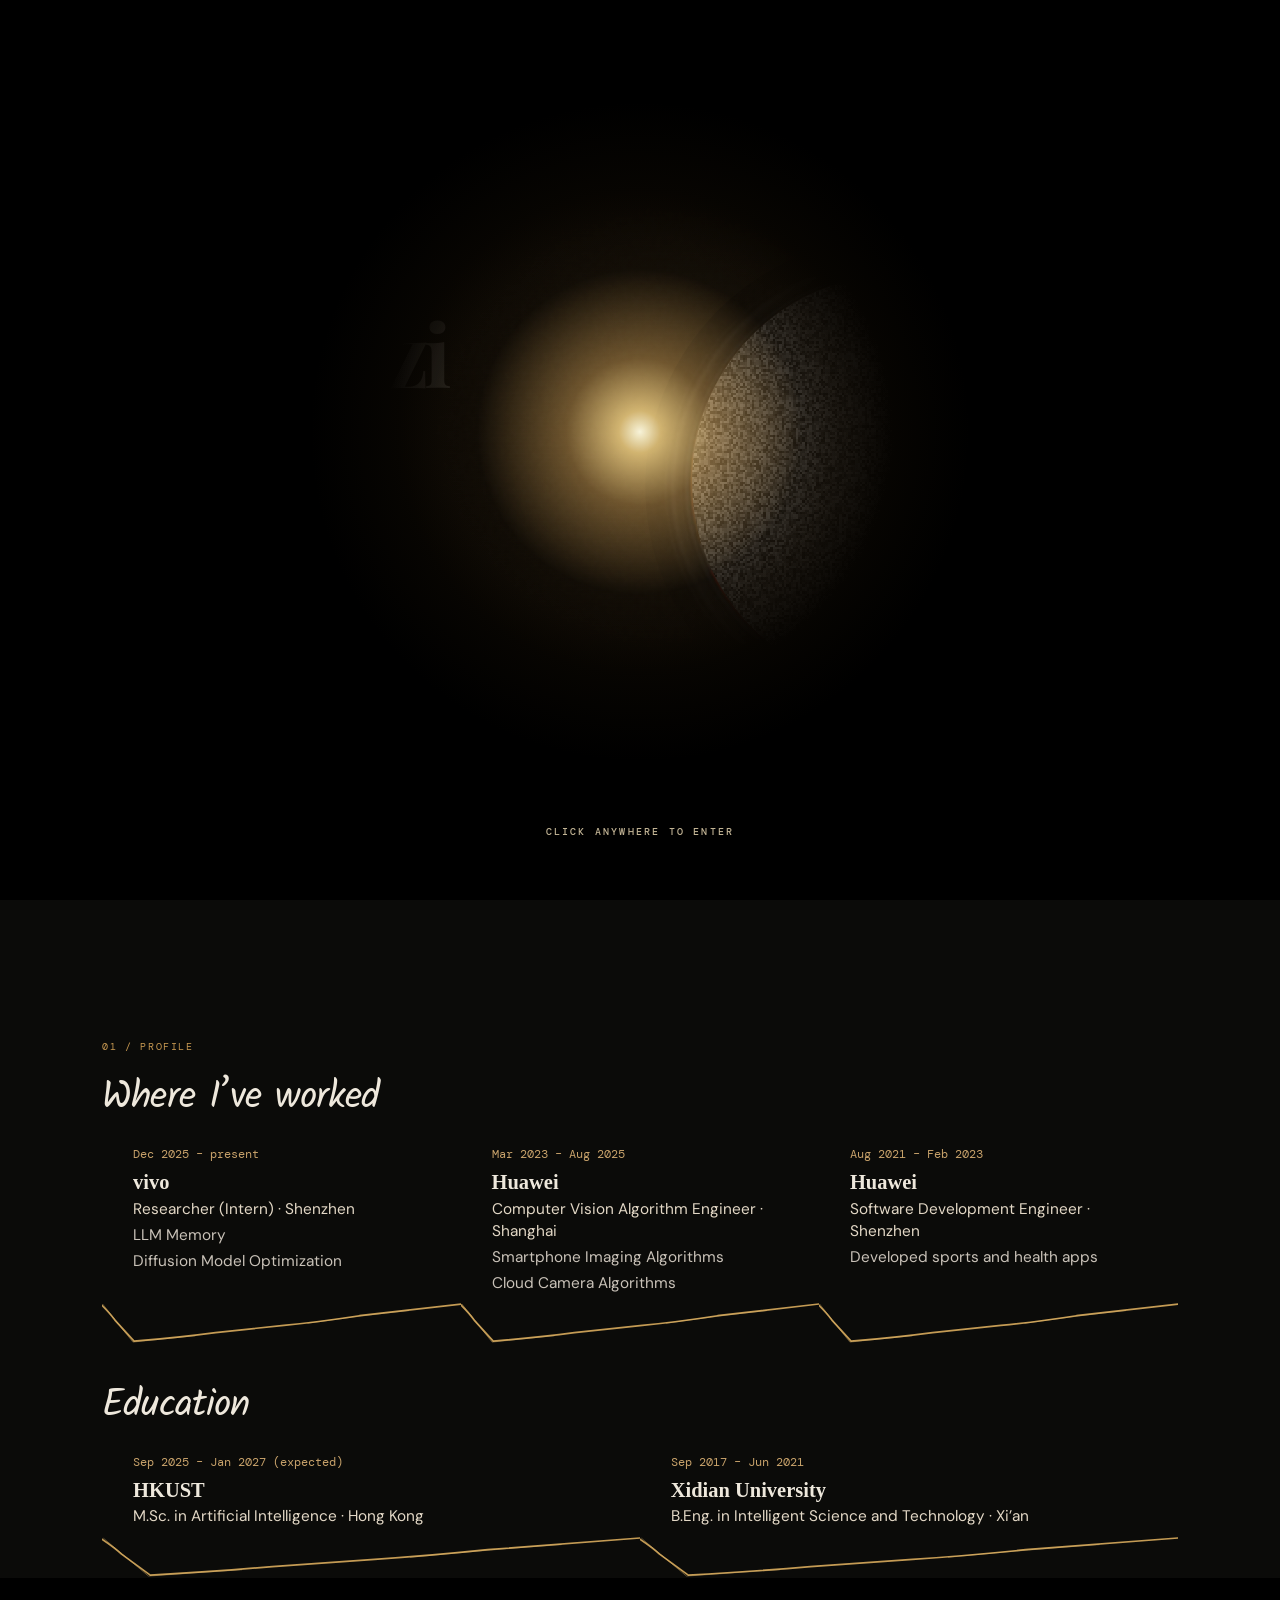
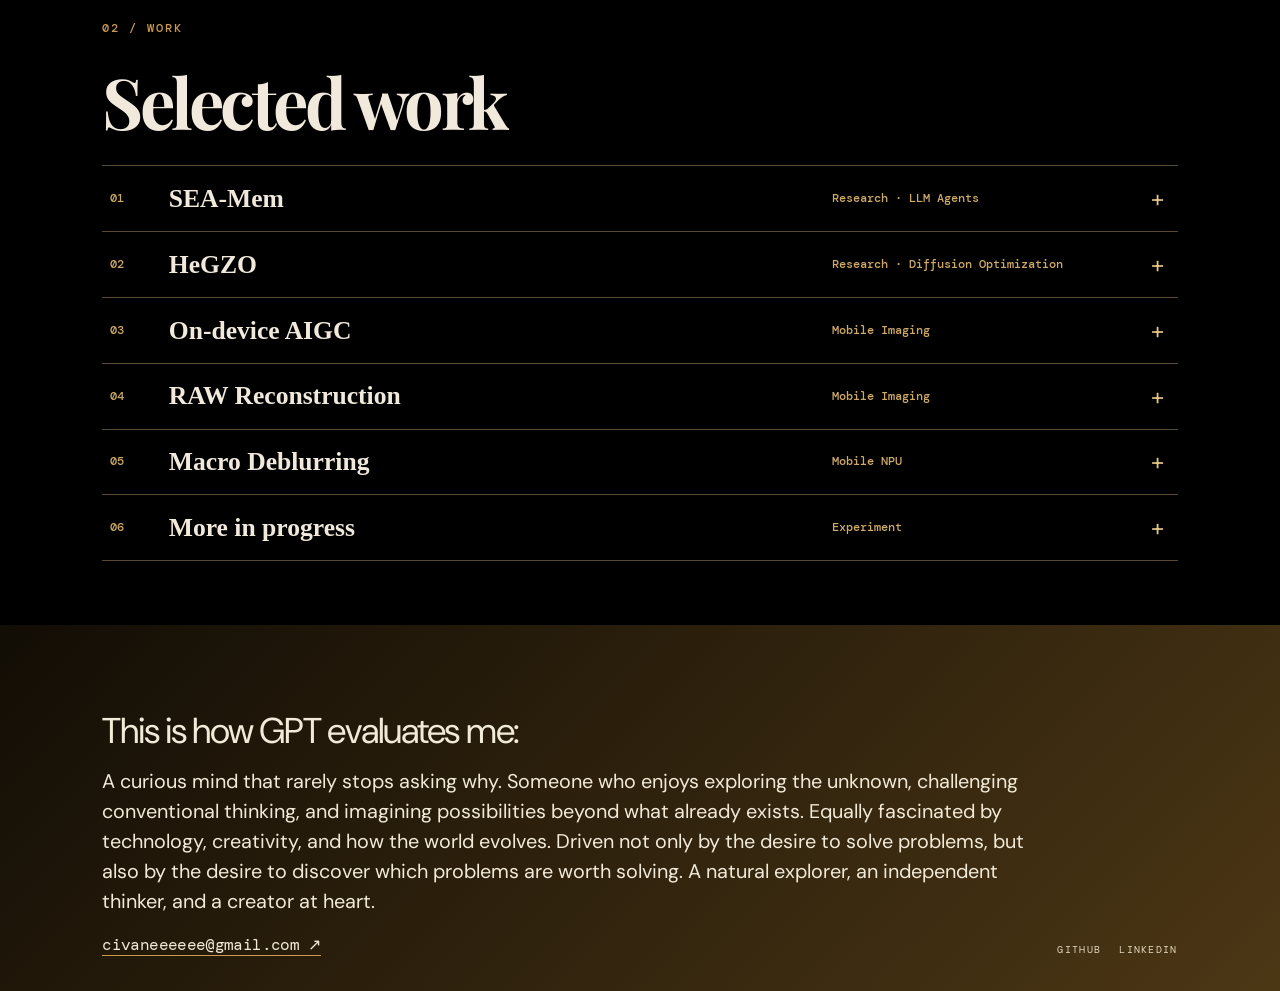
==== commit 2ea99784: "Refresh personal introduction in homepage footer" ====
--- a/index.html
+++ b/index.html
@@ -157,7 +157,7 @@
 <li><button class="work-row" type="button" aria-haspopup="dialog" data-detail="raw-reconstruction-detail"><span class="work-no" aria-hidden="true">04</span><span class="work-name">RAW Reconstruction</span><span class="work-kind">Mobile Imaging</span><span aria-hidden="true" class="work-plus">+</span></button></li>
 <li><button class="work-row" type="button" aria-haspopup="dialog" data-detail="macro-deblurring-detail"><span class="work-no" aria-hidden="true">05</span><span class="work-name">Macro Deblurring</span><span class="work-kind">Mobile NPU</span><span aria-hidden="true" class="work-plus">+</span></button></li>
 <li><button class="work-row" type="button" aria-haspopup="dialog" data-image="assets/正在施工2.png" data-summary-en="A place for curious work that is still taking shape."><span class="work-no" aria-hidden="true">06</span><span class="work-name">More in progress</span><span class="work-kind">Experiment</span><span aria-hidden="true" class="work-plus">+</span></button></li>
-</ol></div></section><footer><p><span class="footer-intro">This is how GPT evaluates me:</span> AI Engineer with four years of experience at Huawei and a research background at HKUST. A curious and creative problem solver who enjoys challenging assumptions, exploring new technical directions, and turning ideas into practical solutions. Particularly interested in emerging AI technologies and building intelligent systems that create meaningful real-world impact.</p><a href="mailto:civaneeeeee@gmail.com">civaneeeeee@gmail.com ↗</a><div><a href="https://github.com/civane" target="_blank">GITHUB</a><a href="https://www.linkedin.com/in/%E8%A5%BF%E5%AD%90-%E9%82%B1%E5%BC%A0-b48540321/" target="_blank">LINKEDIN</a></div></footer></main>
+</ol></div></section><footer><p><span class="footer-intro">This is how GPT evaluates me:</span> A curious mind that rarely stops asking why. Someone who enjoys exploring the unknown, challenging conventional thinking, and imagining possibilities beyond what already exists. Equally fascinated by technology, creativity, and how the world evolves. Driven not only by the desire to solve problems, but also by the desire to discover which problems are worth solving. A natural explorer, an independent thinker, and a creator at heart.</p><a href="mailto:civaneeeeee@gmail.com">civaneeeeee@gmail.com ↗</a><div><a href="https://github.com/civane" target="_blank">GITHUB</a><a href="https://www.linkedin.com/in/%E8%A5%BF%E5%AD%90-%E9%82%B1%E5%BC%A0-b48540321/" target="_blank">LINKEDIN</a></div></footer></main>
 <dialog id="work-detail" aria-labelledby="detail-title">
   <form method="dialog"><button class="detail-close" type="submit" autofocus>Close ×</button></form>
   <header>
